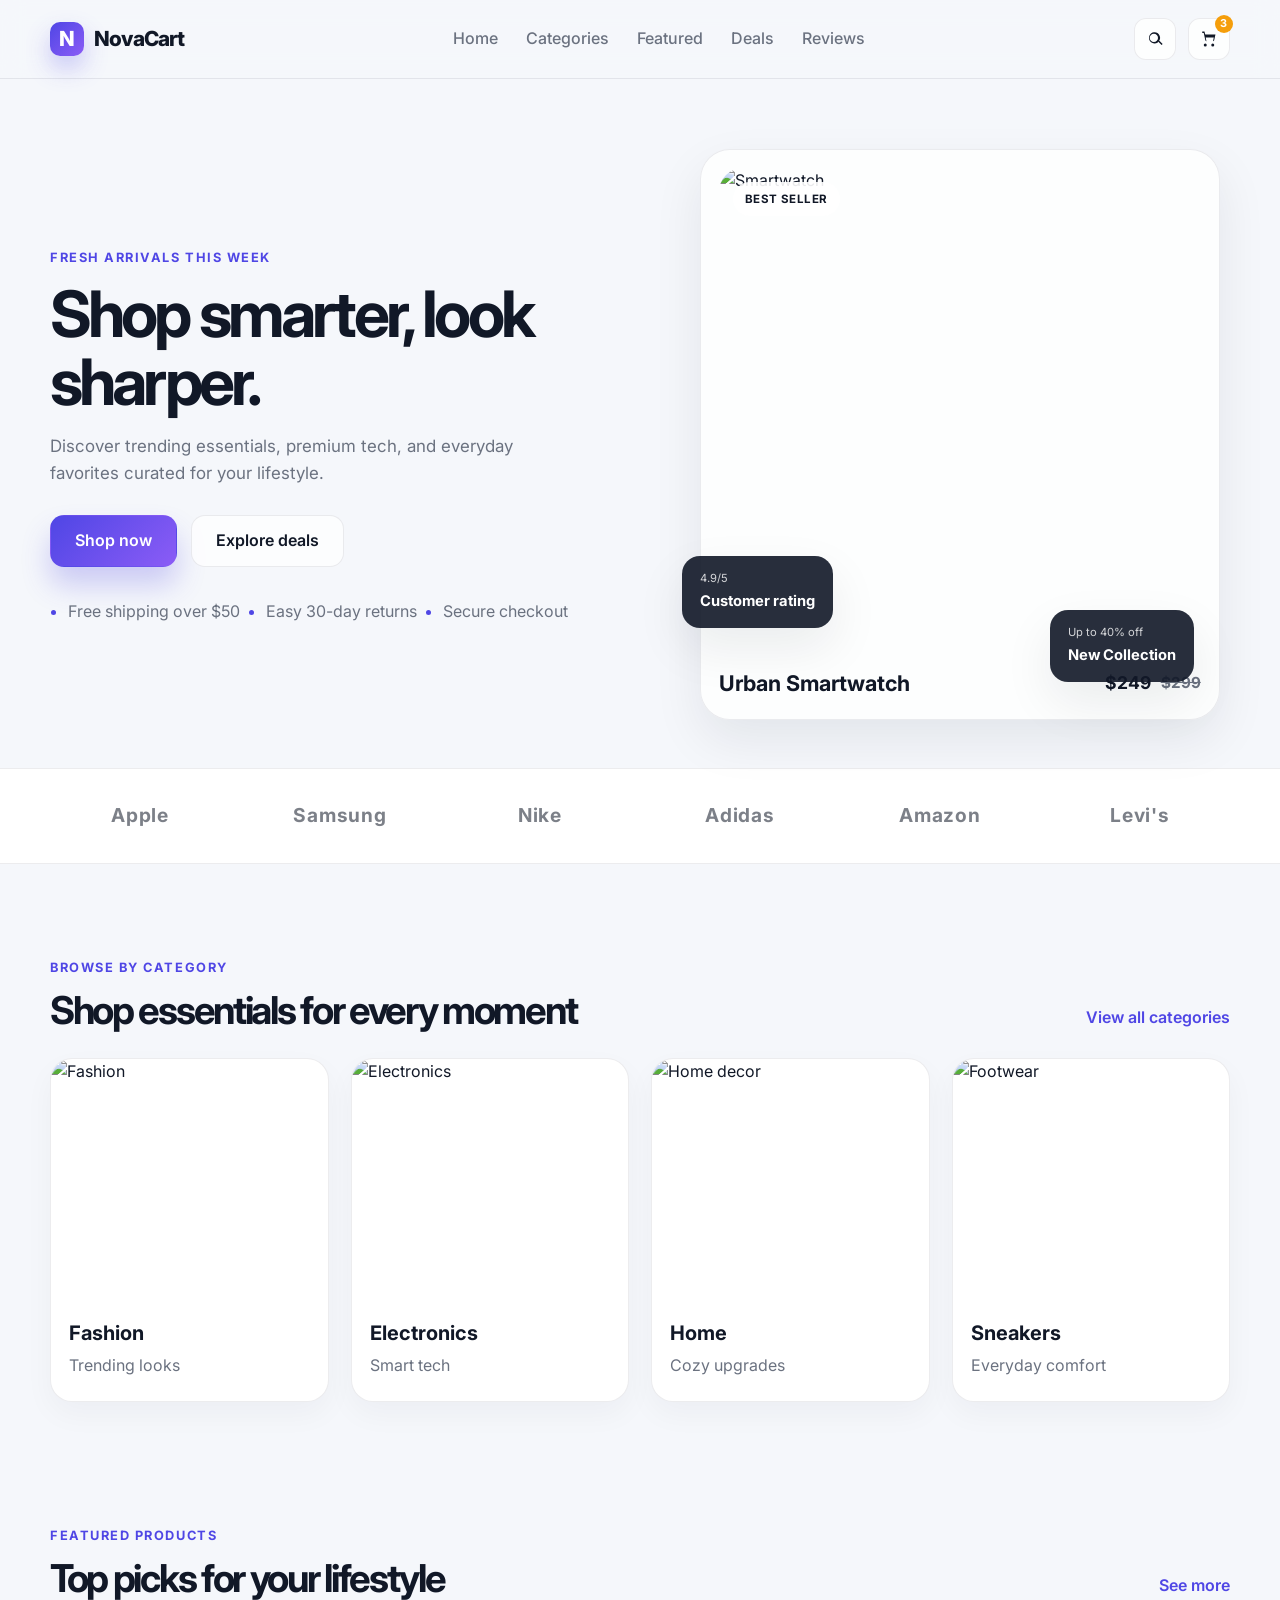
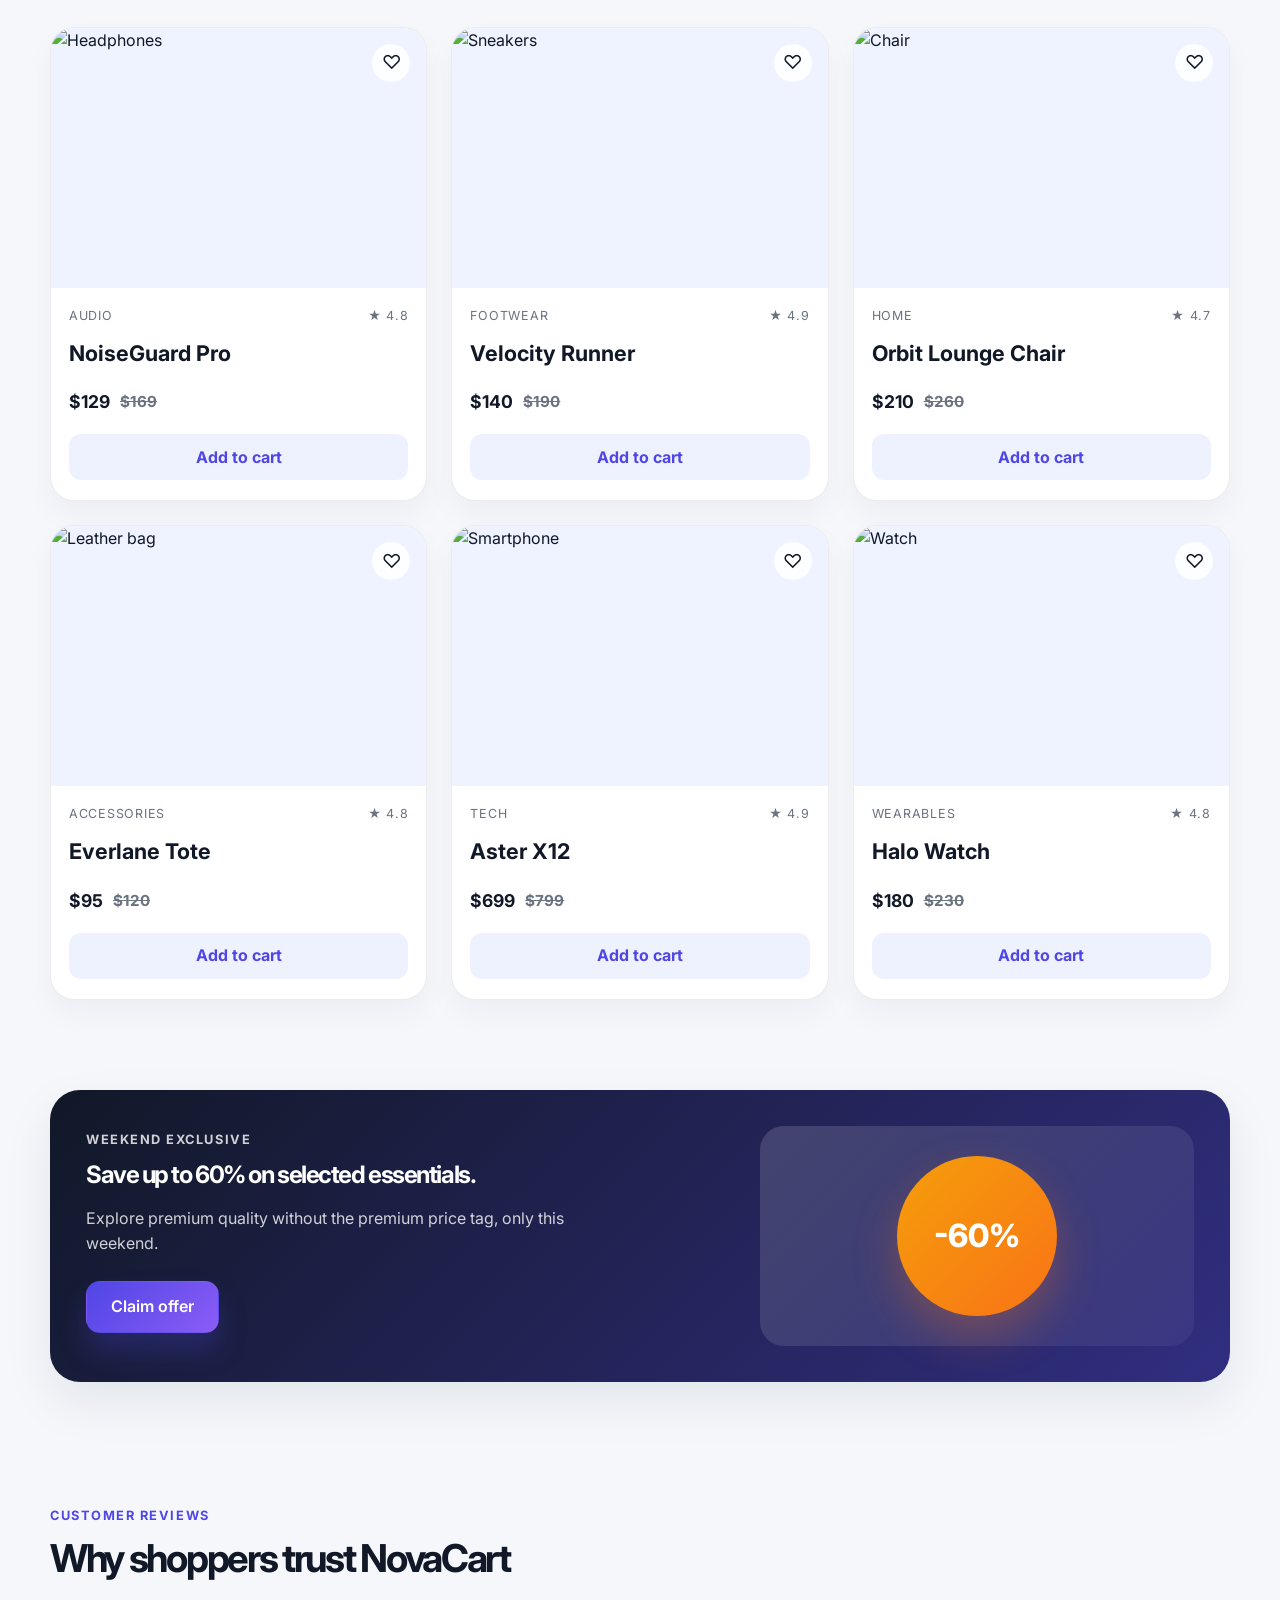
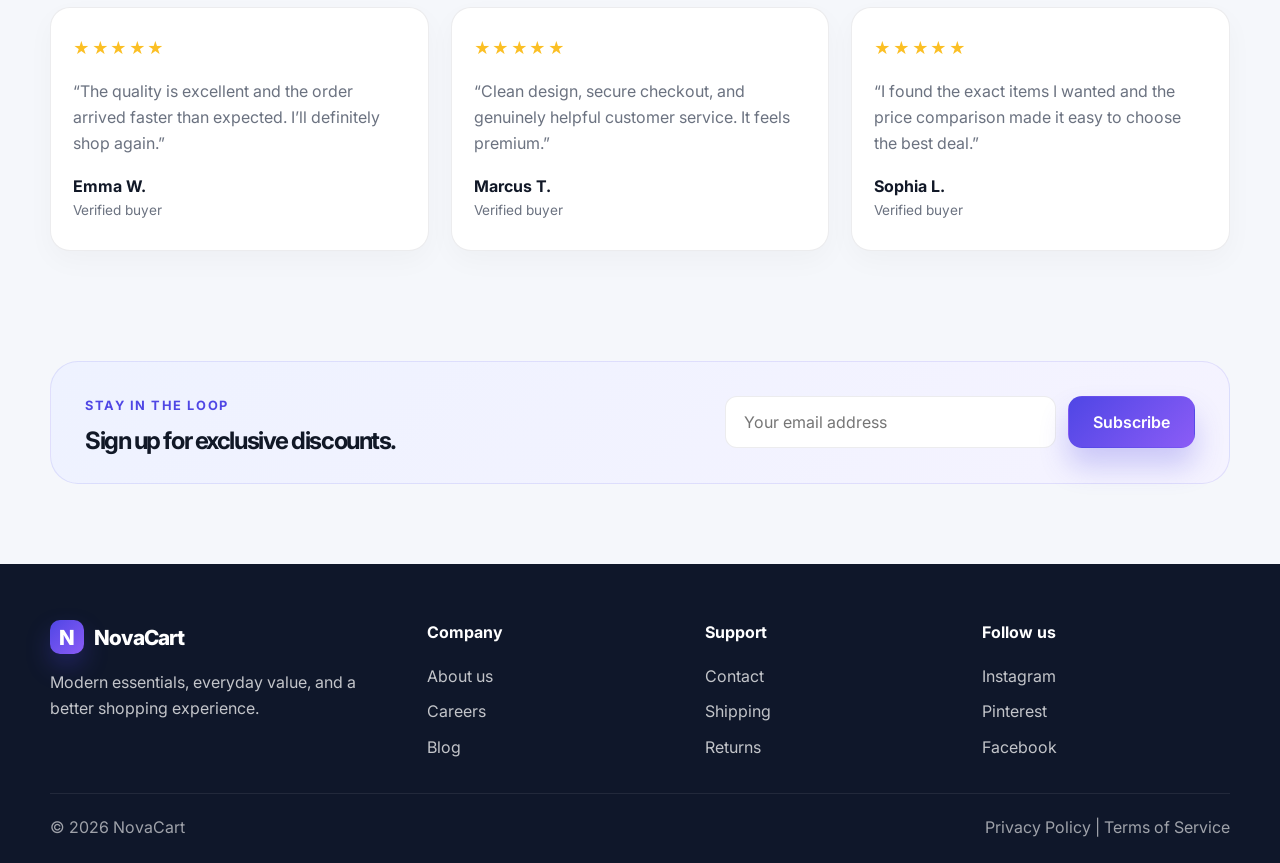
==== index.html @ 9ad25090 "Initial commit" ====
<!DOCTYPE html>
<html lang="en">
  <head>
    <meta charset="UTF-8" />
    <meta name="viewport" content="width=device-width, initial-scale=1.0" />
    <title>NovaCart | Modern Shopping</title>
    <meta
      name="description"
      content="NovaCart offers premium fashion, electronics, home essentials, and trending products at fantastic prices."
    />
    <link rel="preconnect" href="https://fonts.googleapis.com" />
    <link rel="preconnect" href="https://fonts.gstatic.com" crossorigin />
    <link
      href="https://fonts.googleapis.com/css2?family=Inter:wght@400;500;600;700;800&display=swap"
      rel="stylesheet"
    />
    <link rel="stylesheet" href="styles.css" />
  </head>
  <body>
    <header class="site-header">
      <div class="container nav-wrapper">
        <div class="logo-wrap">
          <div class="logo-mark">N</div>
          <span>NovaCart</span>
        </div>

        <nav class="main-nav" id="mainNav">
          <a href="#">Home</a>
          <a href="#categories">Categories</a>
          <a href="#featured">Featured</a>
          <a href="#deals">Deals</a>
          <a href="#reviews">Reviews</a>
        </nav>

        <div class="nav-actions">
          <button class="icon-btn" aria-label="Search">
            <svg viewBox="0 0 24 24" aria-hidden="true"><path d="M10.5 3a7.5 7.5 0 015.97 12.8l4.3 4.3 1.4-1.4-4.3-4.3A7.5 7.5 0 1110.5 3zm0 2a5.5 5.5 0 100 11 5.5 5.5 0 000-11z"/></svg>
          </button>
          <button class="icon-btn cart-btn" aria-label="Cart">
            <svg viewBox="0 0 24 24" aria-hidden="true"><path d="M7 18a2 2 0 110 4 2 2 0 010-4zm10 0a2 2 0 110 4 2 2 0 010-4zM6.2 6h14.4l-1.7 7.7A2 2 0 0117 15H9a2 2 0 01-1.9-1.5L5 4H3V2h3l.5 2.2L7 6zm2.4 9h8.7l1.1-5H7.6l1 5z"/></svg>
            <span class="cart-count">3</span>
          </button>
          <button class="menu-toggle" id="menuToggle" aria-label="Open menu">
            <span></span>
            <span></span>
            <span></span>
          </button>
        </div>
      </div>
    </header>

    <main>
      <section class="hero">
        <div class="container hero-grid">
          <div class="hero-copy">
            <span class="eyebrow">Fresh arrivals this week</span>
            <h1>Shop smarter, look sharper.</h1>
            <p>
              Discover trending essentials, premium tech, and everyday favorites curated for your lifestyle.
            </p>
            <div class="hero-actions">
              <a href="#featured" class="btn btn-primary">Shop now</a>
              <a href="#categories" class="btn btn-secondary">Explore deals</a>
            </div>
            <ul class="hero-points">
              <li>Free shipping over $50</li>
              <li>Easy 30-day returns</li>
              <li>Secure checkout</li>
            </ul>
          </div>

          <div class="hero-visual">
            <div class="product-showcase">
              <div class="showcase-card main-card">
                <span class="tag">Best seller</span>
                <img src="https://images.unsplash.com/photo-1523275335684-37898b6baf30?auto=format&fit=crop&w=900&q=80" alt="Smartwatch" />
                <div class="showcase-info">
                  <h3>Urban Smartwatch</h3>
                  <div class="price-row">
                    <strong>$249</strong>
                    <span>$299</span>
                  </div>
                </div>
              </div>

              <div class="floating-card floating-card-one">
                <p>Up to 40% off</p>
                <strong>New Collection</strong>
              </div>

              <div class="floating-card floating-card-two">
                <p>4.9/5</p>
                <strong>Customer rating</strong>
              </div>
            </div>
          </div>
        </div>
      </section>

      <section class="brand-strip">
        <div class="container brand-row">
          <span>Apple</span>
          <span>Samsung</span>
          <span>Nike</span>
          <span>Adidas</span>
          <span>Amazon</span>
          <span>Levi's</span>
        </div>
      </section>

      <section class="categories" id="categories">
        <div class="container section-heading">
          <div>
            <span class="eyebrow">Browse by category</span>
            <h2>Shop essentials for every moment</h2>
          </div>
          <a href="#" class="text-link">View all categories</a>
        </div>

        <div class="container category-grid">
          <article class="category-card">
            <img src="https://images.unsplash.com/photo-1521572267360-ee0c2909d518?auto=format&fit=crop&w=900&q=80" alt="Fashion" />
            <div class="category-content">
              <h3>Fashion</h3>
              <p>Trending looks</p>
            </div>
          </article>

          <article class="category-card">
            <img src="https://images.unsplash.com/photo-1511497584788-876760111969?auto=format&fit=crop&w=900&q=80" alt="Electronics" />
            <div class="category-content">
              <h3>Electronics</h3>
              <p>Smart tech</p>
            </div>
          </article>

          <article class="category-card">
            <img src="https://images.unsplash.com/photo-1505693416388-ac5ce068fe85?auto=format&fit=crop&w=900&q=80" alt="Home decor" />
            <div class="category-content">
              <h3>Home</h3>
              <p>Cozy upgrades</p>
            </div>
          </article>

          <article class="category-card">
            <img src="https://images.unsplash.com/photo-1542291026-7eec264c27ff?auto=format&fit=crop&w=900&q=80" alt="Footwear" />
            <div class="category-content">
              <h3>Sneakers</h3>
              <p>Everyday comfort</p>
            </div>
          </article>
        </div>
      </section>

      <section class="featured" id="featured">
        <div class="container section-heading">
          <div>
            <span class="eyebrow">Featured products</span>
            <h2>Top picks for your lifestyle</h2>
          </div>
          <a href="#" class="text-link">See more</a>
        </div>

        <div class="container product-grid">
          <article class="product-card">
            <div class="product-image-wrap">
              <img src="https://images.unsplash.com/photo-1546868871-7041f2a55e12?auto=format&fit=crop&w=900&q=80" alt="Headphones" />
              <button class="wishlist-btn" aria-label="Add to wishlist">♡</button>
            </div>
            <div class="product-info">
              <div class="product-topline">
                <span>Audio</span>
                <span class="rating">★ 4.8</span>
              </div>
              <h3>NoiseGuard Pro</h3>
              <div class="price-row">
                <strong>$129</strong>
                <span>$169</span>
              </div>
              <button class="add-cart">Add to cart</button>
            </div>
          </article>

          <article class="product-card">
            <div class="product-image-wrap">
              <img src="https://images.unsplash.com/photo-1525966222134-fcfa99b8ae77?auto=format&fit=crop&w=900&q=80" alt="Sneakers" />
              <button class="wishlist-btn" aria-label="Add to wishlist">♡</button>
            </div>
            <div class="product-info">
              <div class="product-topline">
                <span>Footwear</span>
                <span class="rating">★ 4.9</span>
              </div>
              <h3>Velocity Runner</h3>
              <div class="price-row">
                <strong>$140</strong>
                <span>$190</span>
              </div>
              <button class="add-cart">Add to cart</button>
            </div>
          </article>

          <article class="product-card">
            <div class="product-image-wrap">
              <img src="https://images.unsplash.com/photo-1524758631624-e2822e304c36?auto=format&fit=crop&w=900&q=80" alt="Chair" />
              <button class="wishlist-btn" aria-label="Add to wishlist">♡</button>
            </div>
            <div class="product-info">
              <div class="product-topline">
                <span>Home</span>
                <span class="rating">★ 4.7</span>
              </div>
              <h3>Orbit Lounge Chair</h3>
              <div class="price-row">
                <strong>$210</strong>
                <span>$260</span>
              </div>
              <button class="add-cart">Add to cart</button>
            </div>
          </article>

          <article class="product-card">
            <div class="product-image-wrap">
              <img src="https://images.unsplash.com/photo-1512436991641-6745cdb1723f?auto=format&fit=crop&w=900&q=80" alt="Leather bag" />
              <button class="wishlist-btn" aria-label="Add to wishlist">♡</button>
            </div>
            <div class="product-info">
              <div class="product-topline">
                <span>Accessories</span>
                <span class="rating">★ 4.8</span>
              </div>
              <h3>Everlane Tote</h3>
              <div class="price-row">
                <strong>$95</strong>
                <span>$120</span>
              </div>
              <button class="add-cart">Add to cart</button>
            </div>
          </article>

          <article class="product-card">
            <div class="product-image-wrap">
              <img src="https://images.unsplash.com/photo-1585386959984-a4155224a1ad?auto=format&fit=crop&w=900&q=80" alt="Smartphone" />
              <button class="wishlist-btn" aria-label="Add to wishlist">♡</button>
            </div>
            <div class="product-info">
              <div class="product-topline">
                <span>Tech</span>
                <span class="rating">★ 4.9</span>
              </div>
              <h3>Aster X12</h3>
              <div class="price-row">
                <strong>$699</strong>
                <span>$799</span>
              </div>
              <button class="add-cart">Add to cart</button>
            </div>
          </article>

          <article class="product-card">
            <div class="product-image-wrap">
              <img src="https://images.unsplash.com/photo-1524504388940-b1c1722653e1?auto=format&fit=crop&w=900&q=80" alt="Watch" />
              <button class="wishlist-btn" aria-label="Add to wishlist">♡</button>
            </div>
            <div class="product-info">
              <div class="product-topline">
                <span>Wearables</span>
                <span class="rating">★ 4.8</span>
              </div>
              <h3>Halo Watch</h3>
              <div class="price-row">
                <strong>$180</strong>
                <span>$230</span>
              </div>
              <button class="add-cart">Add to cart</button>
            </div>
          </article>
        </div>
      </section>

      <section class="promo" id="deals">
        <div class="container promo-box">
          <div class="promo-copy">
            <span class="eyebrow light">Weekend exclusive</span>
            <h2>Save up to 60% on selected essentials.</h2>
            <p>Explore premium quality without the premium price tag, only this weekend.</p>
            <a href="#featured" class="btn btn-primary">Claim offer</a>
          </div>
          <div class="promo-visual">
            <div class="promo-badge">-60%</div>
          </div>
        </div>
      </section>

      <section class="reviews" id="reviews">
        <div class="container section-heading">
          <div>
            <span class="eyebrow">Customer reviews</span>
            <h2>Why shoppers trust NovaCart</h2>
          </div>
        </div>

        <div class="container review-grid">
          <article class="review-card">
            <div class="stars">★★★★★</div>
            <p>“The quality is excellent and the order arrived faster than expected. I’ll definitely shop again.”</p>
            <div class="reviewer">
              <strong>Emma W.</strong>
              <span>Verified buyer</span>
            </div>
          </article>

          <article class="review-card">
            <div class="stars">★★★★★</div>
            <p>“Clean design, secure checkout, and genuinely helpful customer service. It feels premium.”</p>
            <div class="reviewer">
              <strong>Marcus T.</strong>
              <span>Verified buyer</span>
            </div>
          </article>

          <article class="review-card">
            <div class="stars">★★★★★</div>
            <p>“I found the exact items I wanted and the price comparison made it easy to choose the best deal.”</p>
            <div class="reviewer">
              <strong>Sophia L.</strong>
              <span>Verified buyer</span>
            </div>
          </article>
        </div>
      </section>

      <section class="newsletter">
        <div class="container newsletter-box">
          <div>
            <span class="eyebrow">Stay in the loop</span>
            <h2>Sign up for exclusive discounts.</h2>
          </div>
          <form class="newsletter-form">
            <input type="email" placeholder="Your email address" aria-label="Email address" />
            <button type="submit" class="btn btn-primary">Subscribe</button>
          </form>
        </div>
      </section>
    </main>

    <footer class="site-footer">
      <div class="container footer-grid">
        <div>
          <div class="logo-wrap footer-logo">
            <div class="logo-mark">N</div>
            <span>NovaCart</span>
          </div>
          <p>Modern essentials, everyday value, and a better shopping experience.</p>
        </div>

        <div>
          <h4>Company</h4>
          <ul>
            <li><a href="#">About us</a></li>
            <li><a href="#">Careers</a></li>
            <li><a href="#">Blog</a></li>
          </ul>
        </div>

        <div>
          <h4>Support</h4>
          <ul>
            <li><a href="#">Contact</a></li>
            <li><a href="#">Shipping</a></li>
            <li><a href="#">Returns</a></li>
          </ul>
        </div>

        <div>
          <h4>Follow us</h4>
          <ul>
            <li><a href="#">Instagram</a></li>
            <li><a href="#">Pinterest</a></li>
            <li><a href="#">Facebook</a></li>
          </ul>
        </div>
      </div>

      <div class="container footer-bottom">
        <span>© <span id="year"></span> NovaCart</span>
        <span>Privacy Policy | Terms of Service</span>
      </div>
    </footer>

    <script src="script.js"></script>
  </body>
</html>
---- styles.css ----
:root {
  --bg: #f5f7fb;
  --card: #ffffff;
  --card-alt: #eef3ff;
  --primary: #4f46e5;
  --primary-dark: #3838c9;
  --secondary: #111827;
  --muted: #6b7280;
  --accent: #f59e0b;
  --line: rgba(17, 24, 39, 0.08);
  --shadow: 0 20px 50px rgba(17, 24, 39, 0.08);
  --radius: 22px;
}

* {
  box-sizing: border-box;
  margin: 0;
  padding: 0;
}

html {
  scroll-behavior: smooth;
}

body {
  font-family: "Inter", sans-serif;
  background: var(--bg);
  color: var(--secondary);
  line-height: 1.6;
}

a {
  text-decoration: none;
  color: inherit;
}

img {
  max-width: 100%;
  display: block;
}

button,
input {
  font: inherit;
}

.container {
  width: min(1180px, calc(100% - 40px));
  margin: 0 auto;
}

.site-header {
  position: sticky;
  top: 0;
  background: rgba(245, 247, 251, 0.88);
  backdrop-filter: blur(12px);
  border-bottom: 1px solid var(--line);
  z-index: 100;
}

.nav-wrapper {
  display: flex;
  align-items: center;
  justify-content: space-between;
  min-height: 78px;
}

.logo-wrap {
  display: inline-flex;
  align-items: center;
  gap: 10px;
  font-size: 1.3rem;
  font-weight: 800;
  letter-spacing: -0.04em;
}

.logo-mark {
  width: 34px;
  height: 34px;
  border-radius: 10px;
  display: grid;
  place-items: center;
  font-weight: 800;
  color: #fff;
  background: linear-gradient(135deg, var(--primary), #8b5cf6);
  box-shadow: 0 12px 24px rgba(79, 70, 229, 0.28);
}

.main-nav {
  display: flex;
  align-items: center;
  gap: 28px;
  color: var(--muted);
  font-weight: 500;
}

.main-nav a {
  transition: color 0.2s ease;
}

.main-nav a:hover,
.main-nav a:focus-visible {
  color: var(--secondary);
}

.nav-actions {
  display: flex;
  align-items: center;
  gap: 12px;
}

.icon-btn,
.menu-toggle {
  width: 42px;
  height: 42px;
  border: 1px solid var(--line);
  background: rgba(255, 255, 255, 0.8);
  border-radius: 12px;
  display: grid;
  place-items: center;
  cursor: pointer;
  transition: transform 0.2s ease, box-shadow 0.2s ease;
}

.icon-btn:hover,
.menu-toggle:hover {
  transform: translateY(-1px);
  box-shadow: 0 12px 24px rgba(17, 24, 39, 0.08);
}

.icon-btn svg {
  width: 18px;
  height: 18px;
  fill: var(--secondary);
}

.cart-btn {
  position: relative;
}

.cart-count {
  position: absolute;
  right: -4px;
  top: -4px;
  min-width: 18px;
  height: 18px;
  padding: 0 5px;
  display: grid;
  place-items: center;
  border-radius: 50%;
  background: var(--accent);
  color: #fff;
  font-size: 0.68rem;
  font-weight: 700;
}

.menu-toggle {
  display: none;
  padding: 0;
}

.menu-toggle span {
  width: 18px;
  height: 2px;
  background: var(--secondary);
  border-radius: 10px;
  display: block;
}

.hero {
  padding: 70px 0 48px;
}

.hero-grid {
  display: grid;
  grid-template-columns: 1.05fr 0.95fr;
  align-items: center;
  gap: 42px;
}

.eyebrow {
  display: inline-block;
  margin-bottom: 12px;
  color: var(--primary);
  font-size: 0.8rem;
  font-weight: 700;
  letter-spacing: 0.12em;
  text-transform: uppercase;
}

.eyebrow.light {
  color: rgba(255, 255, 255, 0.8);
}

.hero-copy h1,
.section-heading h2,
.promo-copy h2,
.newsletter-box h2 {
  letter-spacing: -0.06em;
  line-height: 1.05;
}

.hero-copy h1 {
  font-size: clamp(2.8rem, 5vw, 5rem);
  max-width: 540px;
}

.hero-copy p {
  max-width: 520px;
  margin-top: 18px;
  color: var(--muted);
  font-size: 1.06rem;
}

.hero-actions {
  display: flex;
  flex-wrap: wrap;
  gap: 14px;
  margin-top: 28px;
}

.btn {
  display: inline-flex;
  align-items: center;
  justify-content: center;
  min-height: 52px;
  padding: 0 24px;
  border-radius: 14px;
  border: 1px solid transparent;
  font-weight: 600;
  transition: transform 0.2s ease, box-shadow 0.2s ease;
}

.btn:hover {
  transform: translateY(-1px);
}

.btn-primary {
  background: linear-gradient(135deg, var(--primary), #8b5cf6);
  color: #fff;
  box-shadow: 0 18px 28px rgba(79, 70, 229, 0.25);
}

.btn-secondary {
  background: rgba(255, 255, 255, 0.7);
  color: var(--secondary);
  border-color: var(--line);
}

.hero-points {
  display: flex;
  flex-wrap: wrap;
  gap: 18px 26px;
  margin-top: 32px;
  padding-left: 18px;
  color: var(--muted);
}

.hero-points li::marker {
  color: var(--primary);
}

.hero-visual {
  display: flex;
  justify-content: center;
}

.product-showcase {
  position: relative;
  width: min(100%, 520px);
  min-height: 520px;
}

.showcase-card {
  background: rgba(255, 255, 255, 0.8);
  border: 1px solid var(--line);
  border-radius: 30px;
  padding: 18px;
  box-shadow: var(--shadow);
}

.main-card {
  position: relative;
  overflow: hidden;
}

.main-card img {
  width: 100%;
  height: 480px;
  object-fit: cover;
  border-radius: 24px;
}

.tag {
  position: absolute;
  top: 32px;
  left: 32px;
  background: rgba(255, 255, 255, 0.9);
  color: var(--secondary);
  font-size: 0.72rem;
  font-weight: 700;
  letter-spacing: 0.04em;
  text-transform: uppercase;
  padding: 8px 12px;
  border-radius: 999px;
  z-index: 1;
}

.showcase-info {
  display: flex;
  align-items: center;
  justify-content: space-between;
  gap: 12px;
  margin-top: 18px;
}

.showcase-info h3 {
  font-size: 1.35rem;
}

.price-row {
  display: flex;
  align-items: center;
  gap: 10px;
  font-weight: 700;
}

.price-row strong {
  font-size: 1.1rem;
}

.price-row span {
  color: var(--muted);
  text-decoration: line-through;
  font-size: 0.95rem;
}

.floating-card {
  position: absolute;
  background: rgba(17, 24, 39, 0.9);
  color: #fff;
  border-radius: 18px;
  padding: 14px 18px;
  box-shadow: var(--shadow);
}

.floating-card p {
  font-size: 0.7rem;
  opacity: 0.8;
}

.floating-card strong {
  font-size: 0.92rem;
}

.floating-card-one {
  right: 26px;
  bottom: 38px;
}

.floating-card-two {
  left: -18px;
  bottom: 92px;
}

.brand-strip {
  background: #fff;
  border-top: 1px solid var(--line);
  border-bottom: 1px solid var(--line);
}

.brand-row {
  display: grid;
  grid-template-columns: repeat(6, minmax(0, 1fr));
  align-items: center;
  gap: 20px;
  min-height: 94px;
  text-align: center;
  color: rgba(17, 24, 39, 0.55);
  font-size: 1.2rem;
  font-weight: 700;
  letter-spacing: 0.04em;
}

.categories,
.featured,
.reviews {
  padding: 90px 0 30px;
}

.section-heading {
  display: flex;
  align-items: end;
  justify-content: space-between;
  gap: 20px;
  margin-bottom: 28px;
}

.section-heading h2 {
  font-size: clamp(2rem, 3vw, 3rem);
  max-width: 560px;
}

.text-link {
  color: var(--primary);
  font-weight: 600;
}

.category-grid {
  display: grid;
  grid-template-columns: repeat(4, minmax(0, 1fr));
  gap: 22px;
}

.category-card {
  overflow: hidden;
  border-radius: var(--radius);
  background: var(--card);
  border: 1px solid var(--line);
  box-shadow: 0 12px 30px rgba(17, 24, 39, 0.04);
}

.category-card img {
  width: 100%;
  height: 240px;
  object-fit: cover;
}

.category-content {
  padding: 18px 18px 22px;
}

.category-content h3 {
  margin-bottom: 4px;
  font-size: 1.25rem;
}

.category-content p {
  color: var(--muted);
}

.product-grid {
  display: grid;
  grid-template-columns: repeat(3, minmax(0, 1fr));
  gap: 24px;
}

.product-card {
  background: var(--card);
  border: 1px solid var(--line);
  border-radius: 24px;
  overflow: hidden;
  box-shadow: 0 14px 30px rgba(17, 24, 39, 0.04);
}

.product-image-wrap {
  position: relative;
  background: var(--card-alt);
}

.product-image-wrap img {
  width: 100%;
  height: 260px;
  object-fit: cover;
}

.wishlist-btn {
  position: absolute;
  top: 16px;
  right: 16px;
  width: 38px;
  height: 38px;
  border: none;
  border-radius: 50%;
  background: rgba(255, 255, 255, 0.9);
  color: var(--secondary);
  cursor: pointer;
  font-size: 1.2rem;
}

.product-info {
  padding: 18px 18px 20px;
}

.product-topline {
  display: flex;
  align-items: center;
  justify-content: space-between;
  gap: 10px;
  color: var(--muted);
  font-size: 0.78rem;
  text-transform: uppercase;
  letter-spacing: 0.06em;
}

.product-info h3 {
  margin-top: 10px;
  font-size: 1.35rem;
}

.product-info .price-row {
  margin-top: 18px;
}

.add-cart {
  width: 100%;
  margin-top: 18px;
  border: none;
  border-radius: 12px;
  min-height: 46px;
  background: #eef2ff;
  color: var(--primary);
  font-weight: 700;
  cursor: pointer;
  transition: background 0.2s ease, transform 0.2s ease;
}

.add-cart:hover {
  background: #e0e7ff;
  transform: translateY(-1px);
}

.promo {
  padding: 60px 0 30px;
}

.promo-box {
  display: grid;
  grid-template-columns: 1.2fr 0.8fr;
  gap: 22px;
  background: linear-gradient(135deg, #111827, #312e81);
  border-radius: 30px;
  padding: 36px;
  color: #fff;
  overflow: hidden;
  box-shadow: var(--shadow);
}

.promo-copy p {
  margin: 18px 0 24px;
  color: rgba(255, 255, 255, 0.8);
  max-width: 540px;
}

.promo-visual {
  position: relative;
  min-height: 220px;
  border-radius: 24px;
  background: linear-gradient(135deg, rgba(255, 255, 255, 0.15), rgba(255, 255, 255, 0.05));
  display: grid;
  place-items: center;
}

.promo-badge {
  width: 160px;
  height: 160px;
  border-radius: 50%;
  display: grid;
  place-items: center;
  background: linear-gradient(135deg, #f59e0b, #f97316);
  color: #fff;
  font-size: 2rem;
  font-weight: 800;
  box-shadow: 0 20px 45px rgba(249, 115, 22, 0.3);
}

.review-grid {
  display: grid;
  grid-template-columns: repeat(3, minmax(0, 1fr));
  gap: 22px;
}

.review-card {
  background: var(--card);
  border: 1px solid var(--line);
  border-radius: 20px;
  padding: 28px 22px;
  box-shadow: 0 10px 28px rgba(17, 24, 39, 0.03);
}

.stars {
  color: #fbbf24;
  letter-spacing: 0.1em;
  margin-bottom: 18px;
}

.review-card p {
  color: var(--muted);
}

.reviewer {
  margin-top: 18px;
  display: flex;
  flex-direction: column;
}

.reviewer span {
  color: var(--muted);
  font-size: 0.85rem;
}

.newsletter {
  padding: 80px 0 80px;
}

.newsletter-box {
  display: flex;
  align-items: center;
  justify-content: space-between;
  gap: 20px;
  background: linear-gradient(135deg, #eef2ff, #f5f3ff);
  border: 1px solid rgba(79, 70, 229, 0.12);
  border-radius: 28px;
  padding: 30px 34px;
}

.newsletter-form {
  display: flex;
  align-items: center;
  gap: 12px;
  width: min(100%, 470px);
}

.newsletter-form input {
  flex: 1;
  min-height: 52px;
  padding: 0 18px;
  border: 1px solid var(--line);
  border-radius: 12px;
  background: #fff;
  color: var(--secondary);
}

.site-footer {
  background: #0f172a;
  color: rgba(255, 255, 255, 0.75);
  padding-top: 56px;
}

.footer-grid {
  display: grid;
  grid-template-columns: 1.4fr 1fr 1fr 1fr;
  gap: 30px;
  padding-bottom: 32px;
}

.footer-logo {
  margin-bottom: 16px;
  color: #fff;
}

.site-footer p,
.site-footer li,
.site-footer a {
  color: rgba(255, 255, 255, 0.75);
}

.site-footer h4 {
  margin-bottom: 18px;
  color: #fff;
  font-size: 1rem;
}

.site-footer ul {
  list-style: none;
  display: grid;
  gap: 10px;
}

.footer-bottom {
  border-top: 1px solid rgba(255, 255, 255, 0.08);
  display: flex;
  align-items: center;
  justify-content: space-between;
  gap: 16px;
  min-height: 70px;
  color: rgba(255, 255, 255, 0.6);
}

@media (max-width: 980px) {
  .main-nav {
    position: absolute;
    top: calc(100% + 12px);
    left: 20px;
    right: 20px;
    display: none;
    flex-direction: column;
    align-items: flex-start;
    padding: 18px 20px;
    background: rgba(255, 255, 255, 0.98);
    border: 1px solid var(--line);
    border-radius: 18px;
    box-shadow: var(--shadow);
  }

  .main-nav.open {
    display: flex;
  }

  .menu-toggle {
    display: grid;
  }

  .hero-grid,
  .promo-box,
  .newsletter-box,
  .footer-grid {
    grid-template-columns: 1fr;
  }

  .category-grid {
    grid-template-columns: repeat(2, minmax(0, 1fr));
  }

  .product-grid,
  .review-grid {
    grid-template-columns: repeat(2, minmax(0, 1fr));
  }

  .newsletter-box {
    align-items: flex-start;
  }
}

@media (max-width: 640px) {
  .nav-wrapper {
    min-height: 70px;
  }

  .hero {
    padding-top: 52px;
  }

  .hero-copy h1 {
    font-size: 2.7rem;
  }

  .section-heading {
    flex-direction: column;
    align-items: flex-start;
    margin-bottom: 22px;
  }

  .category-grid,
  .product-grid,
  .review-grid,
  .brand-row {
    grid-template-columns: 1fr;
  }

  .promo-box {
    padding: 24px 18px;
  }

  .newsletter-form {
    flex-direction: column;
    width: 100%;
  }

  .newsletter-form .btn,
  .newsletter-form input {
    width: 100%;
  }

  .footer-bottom {
    flex-direction: column;
    justify-content: center;
    padding: 16px 0;
    text-align: center;
  }
}
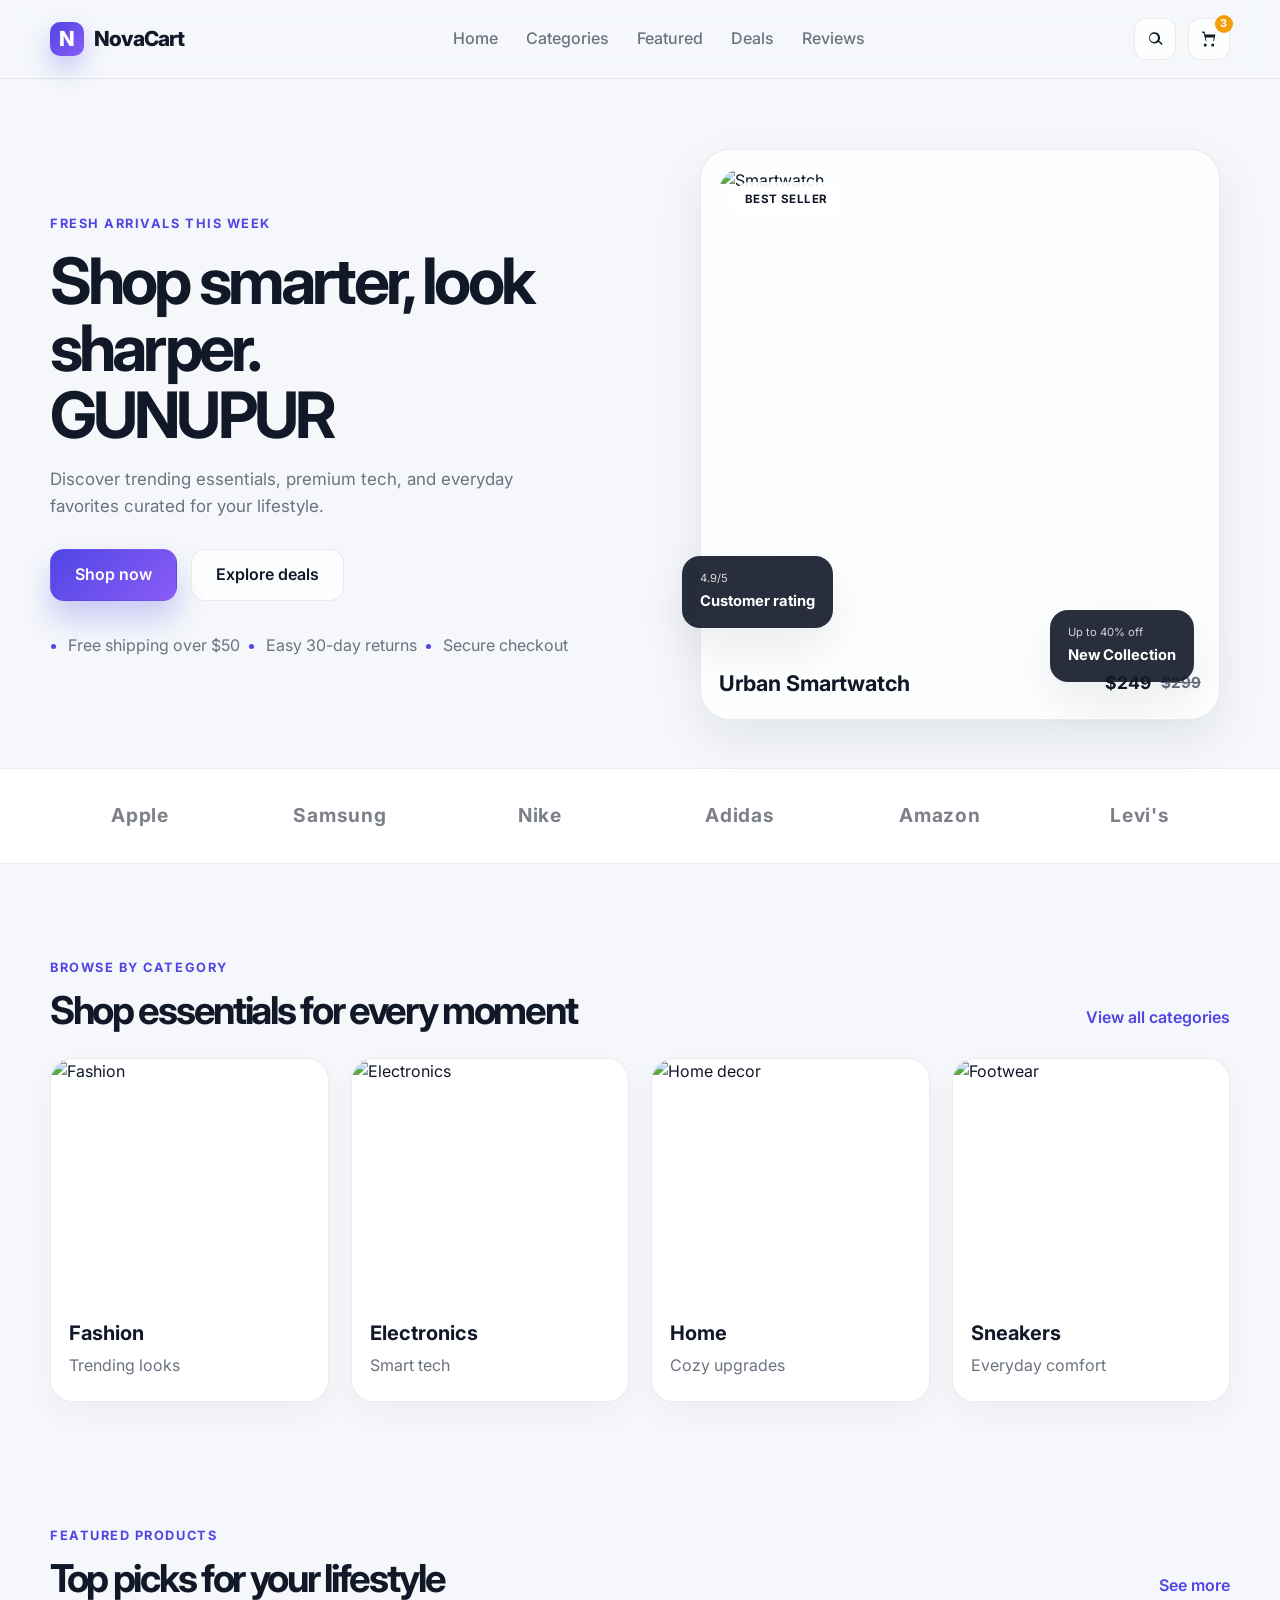
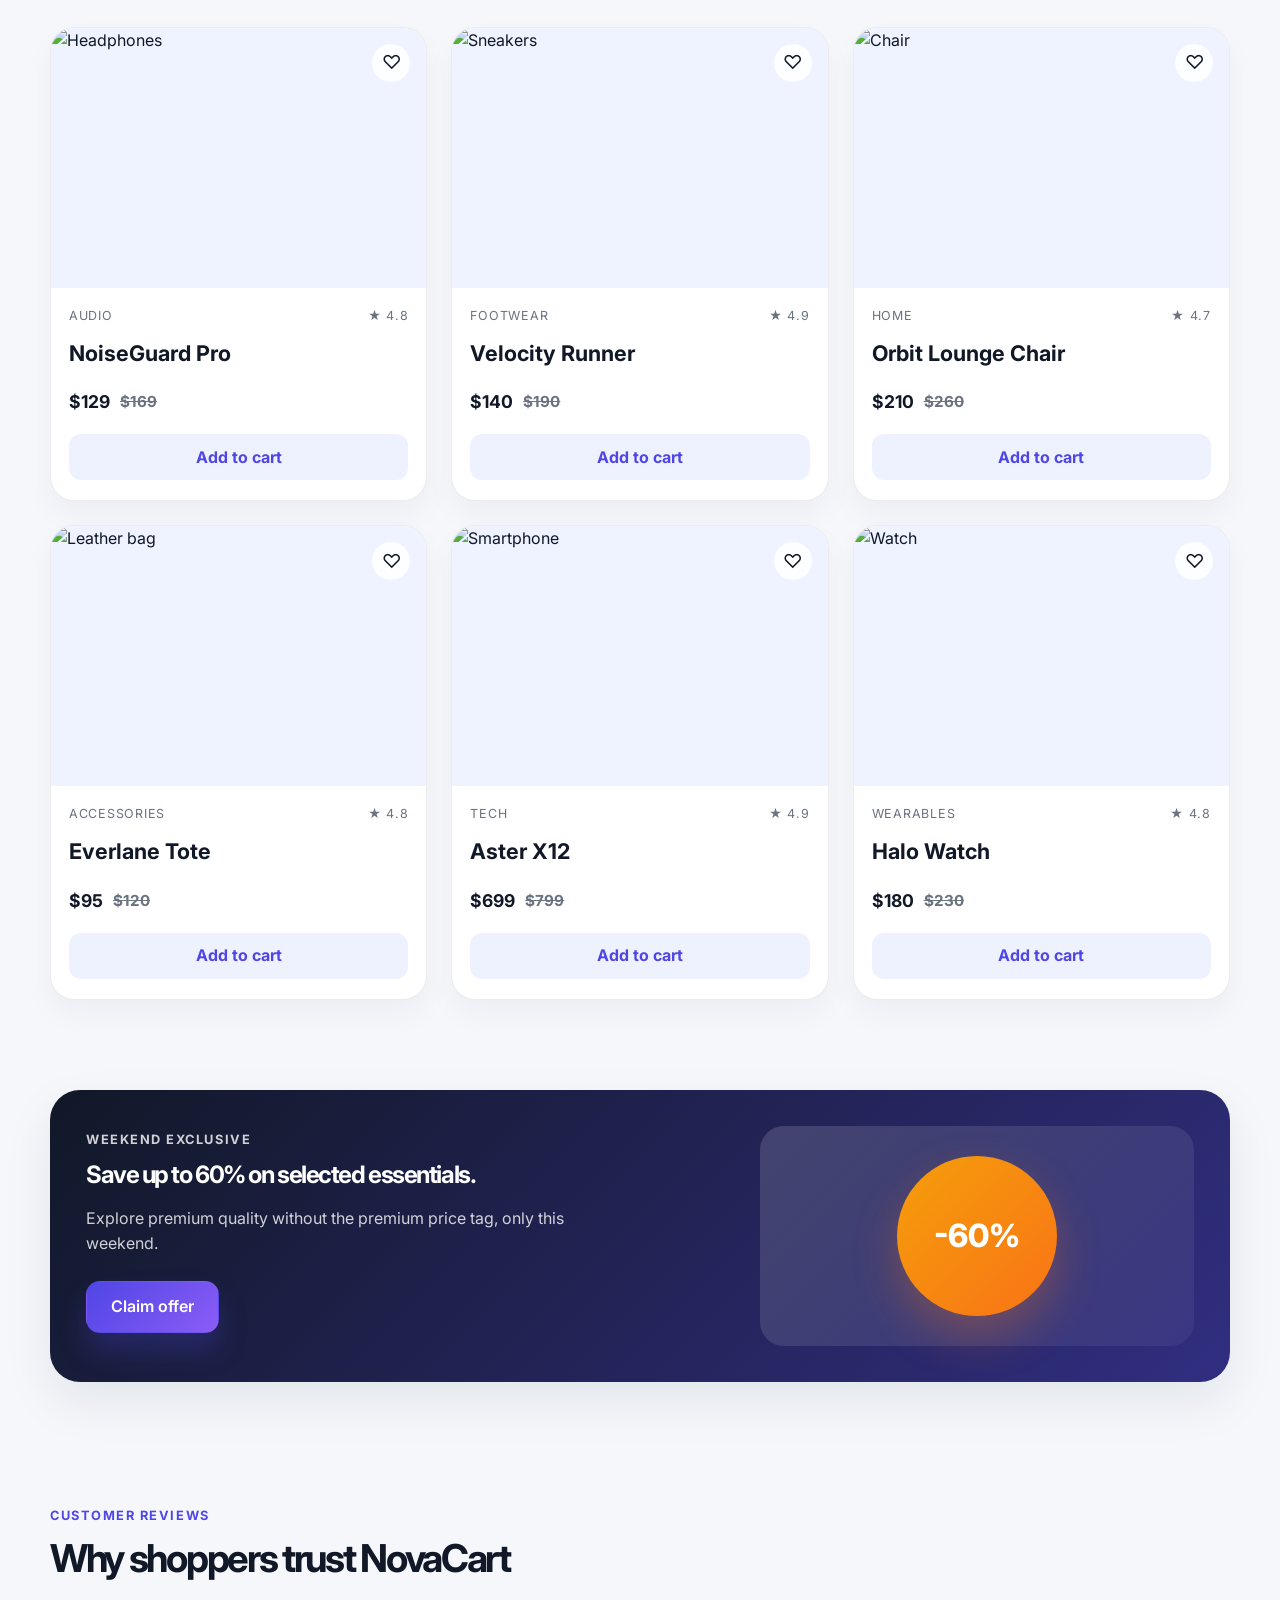
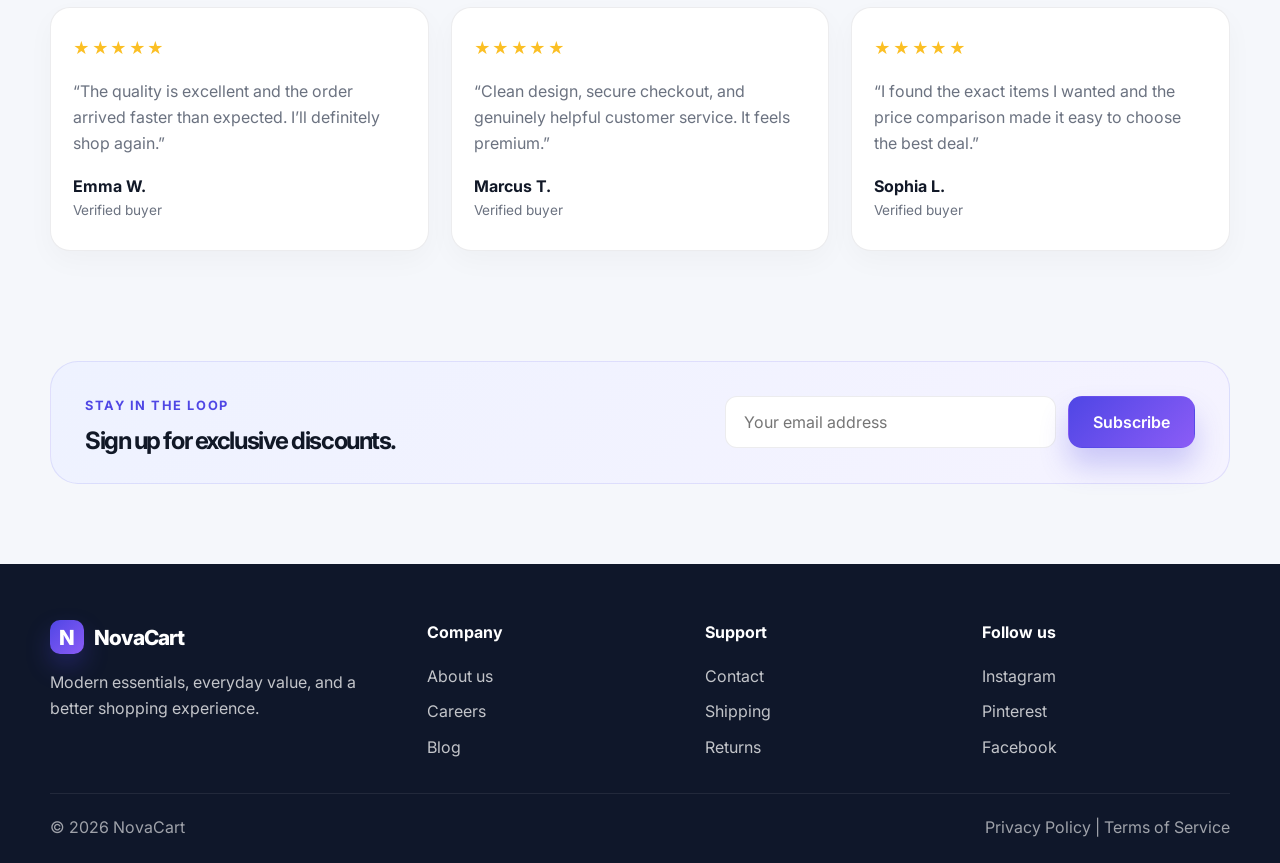
==== commit cddb2e1c: "Updated homepage" ====
--- a/index.html
+++ b/index.html
@@ -55,6 +55,7 @@
           <div class="hero-copy">
             <span class="eyebrow">Fresh arrivals this week</span>
             <h1>Shop smarter, look sharper.</h1>
+            <h1>GUNUPUR</h1>
             <p>
               Discover trending essentials, premium tech, and everyday favorites curated for your lifestyle.
             </p>
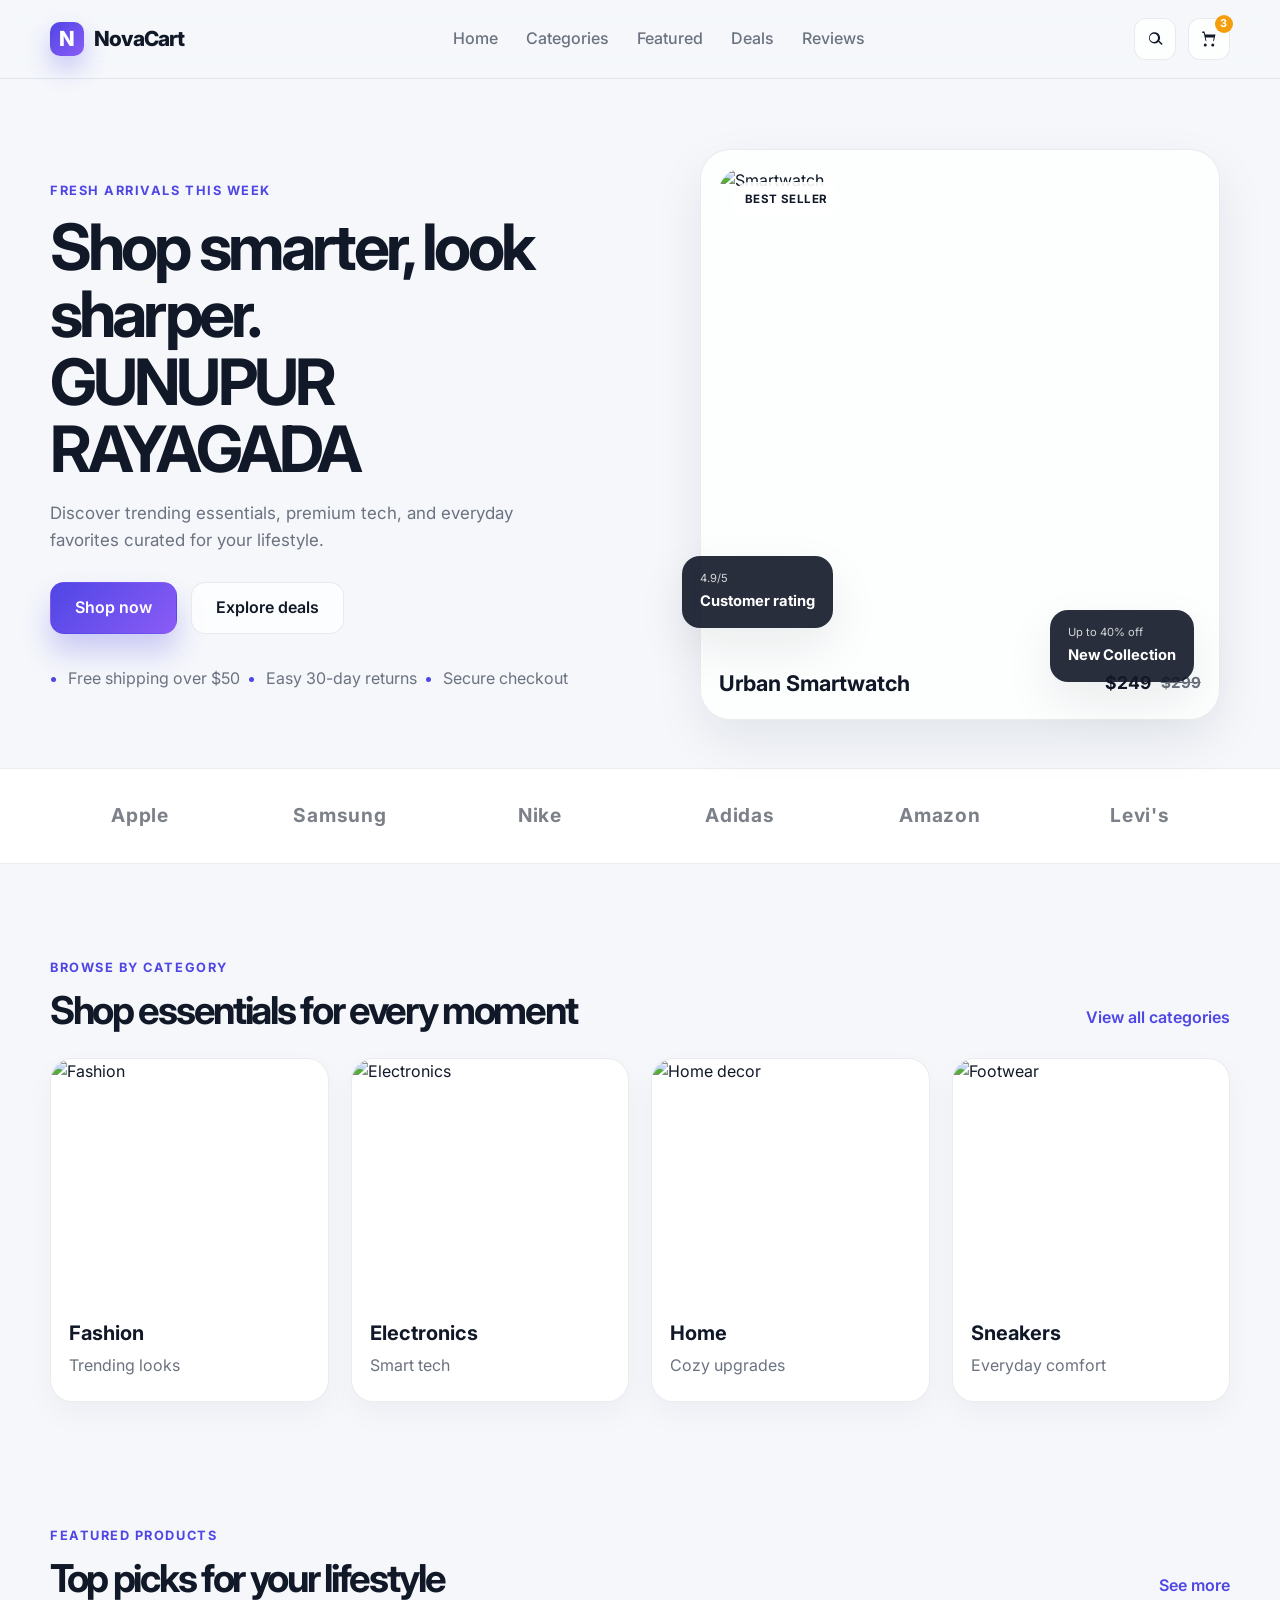
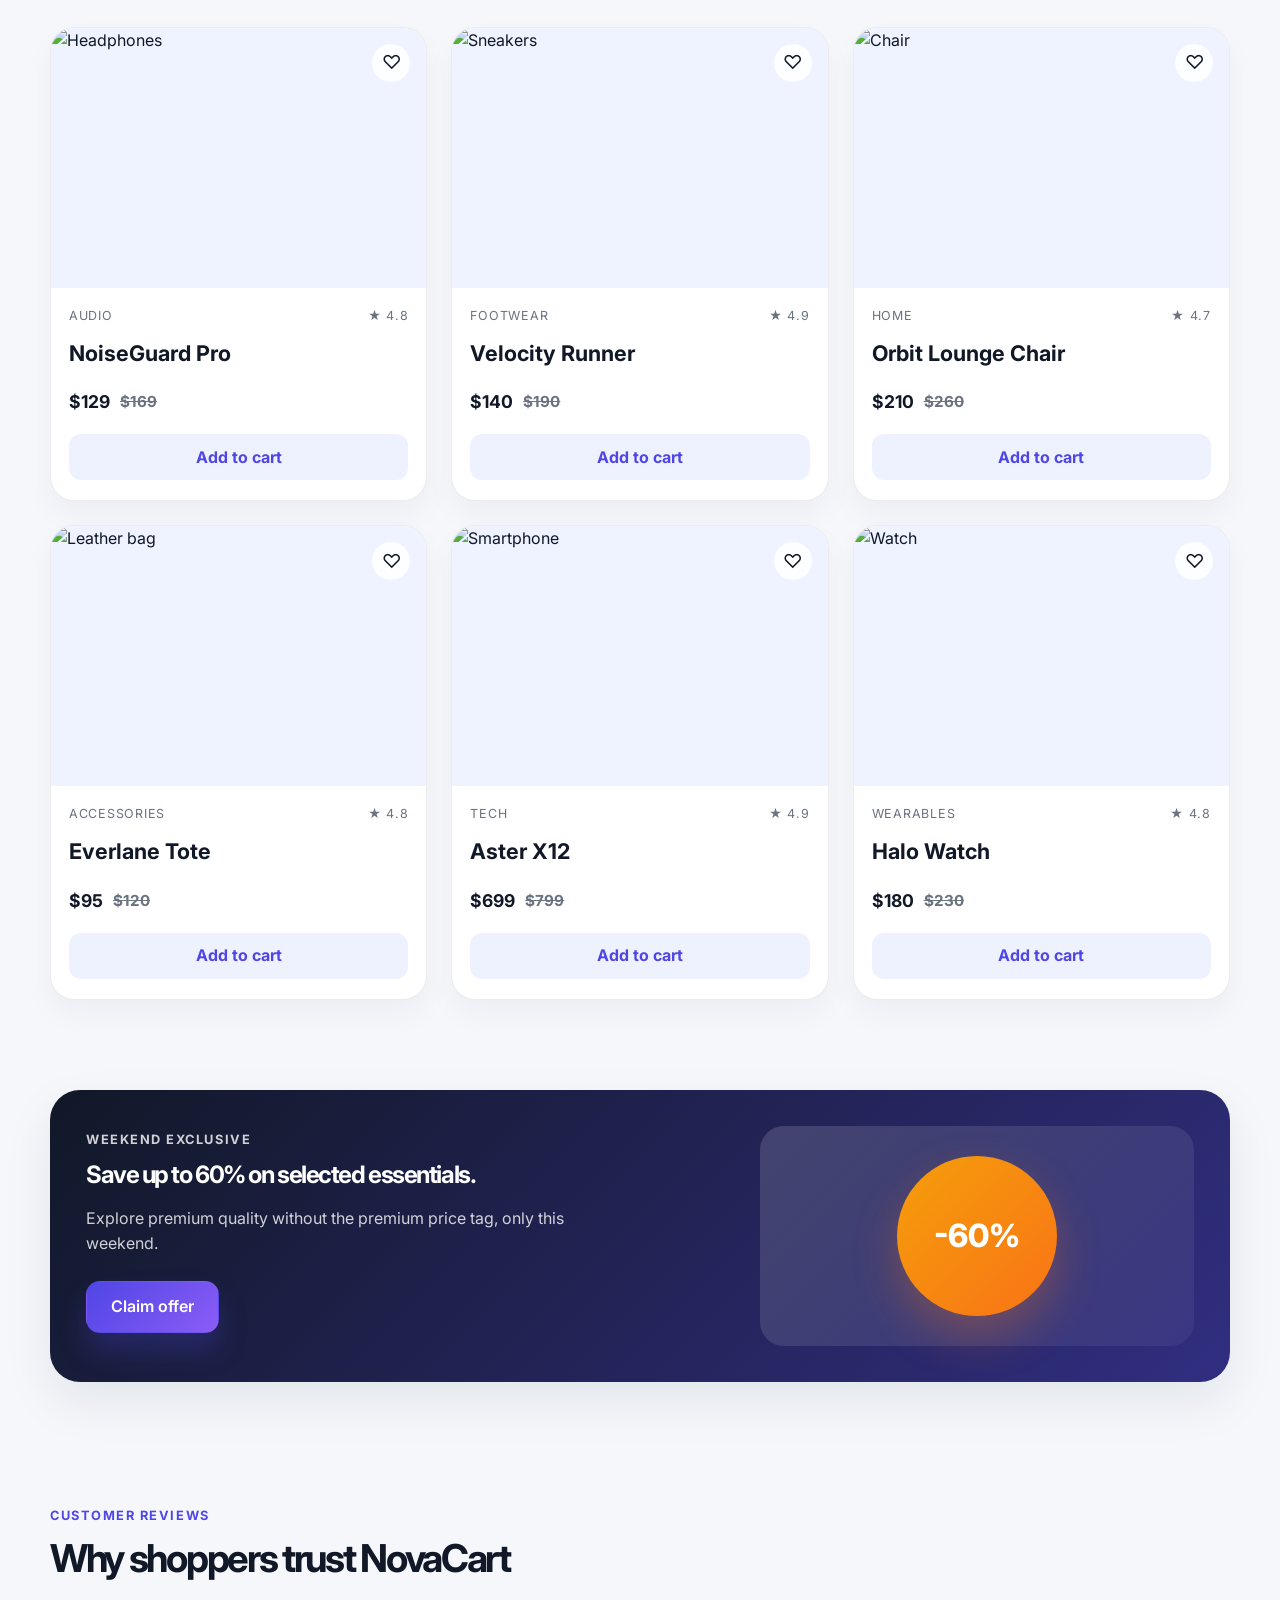
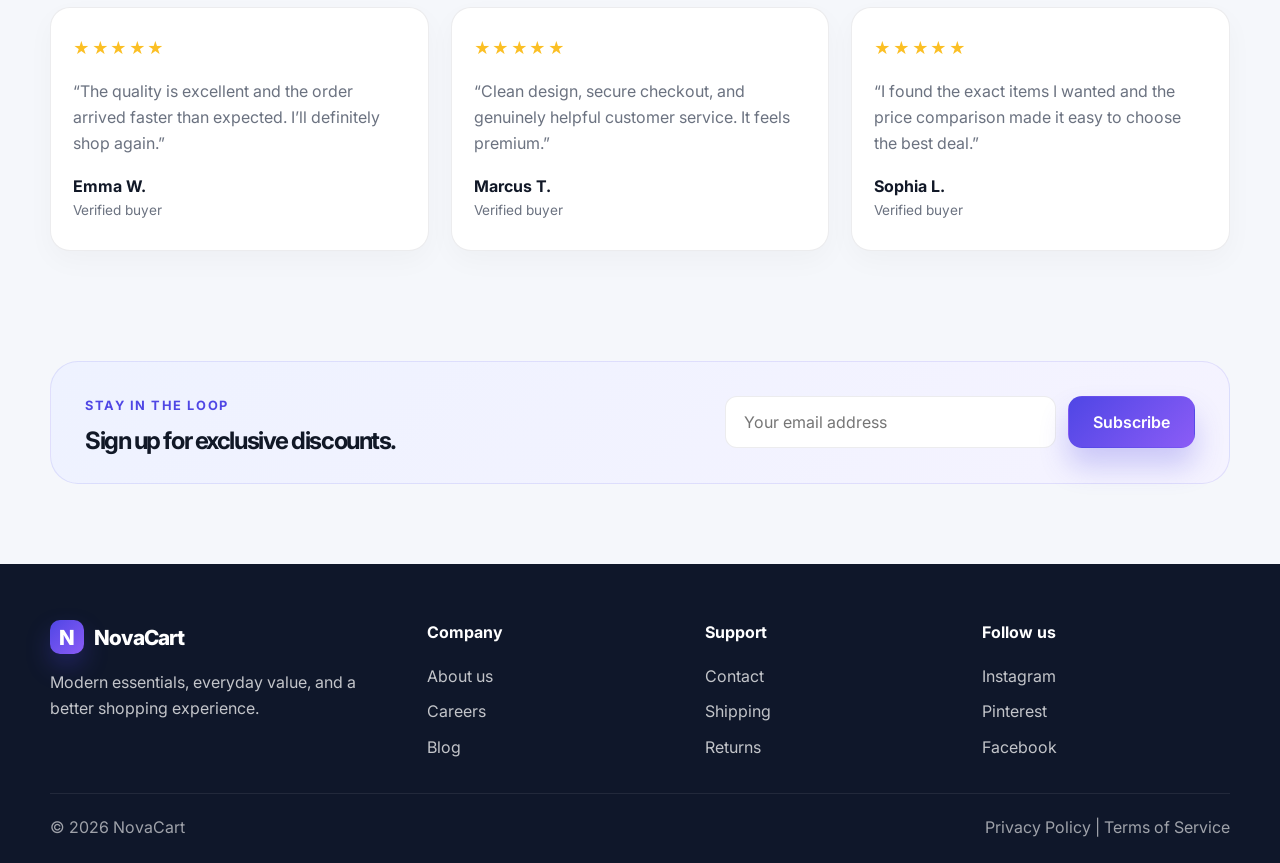
==== commit 20618366: "Updated homepage" ====
--- a/index.html
+++ b/index.html
@@ -56,6 +56,8 @@
             <span class="eyebrow">Fresh arrivals this week</span>
             <h1>Shop smarter, look sharper.</h1>
             <h1>GUNUPUR</h1>
+            <h1>RAYAGADA</h1>
+            
             <p>
               Discover trending essentials, premium tech, and everyday favorites curated for your lifestyle.
             </p>
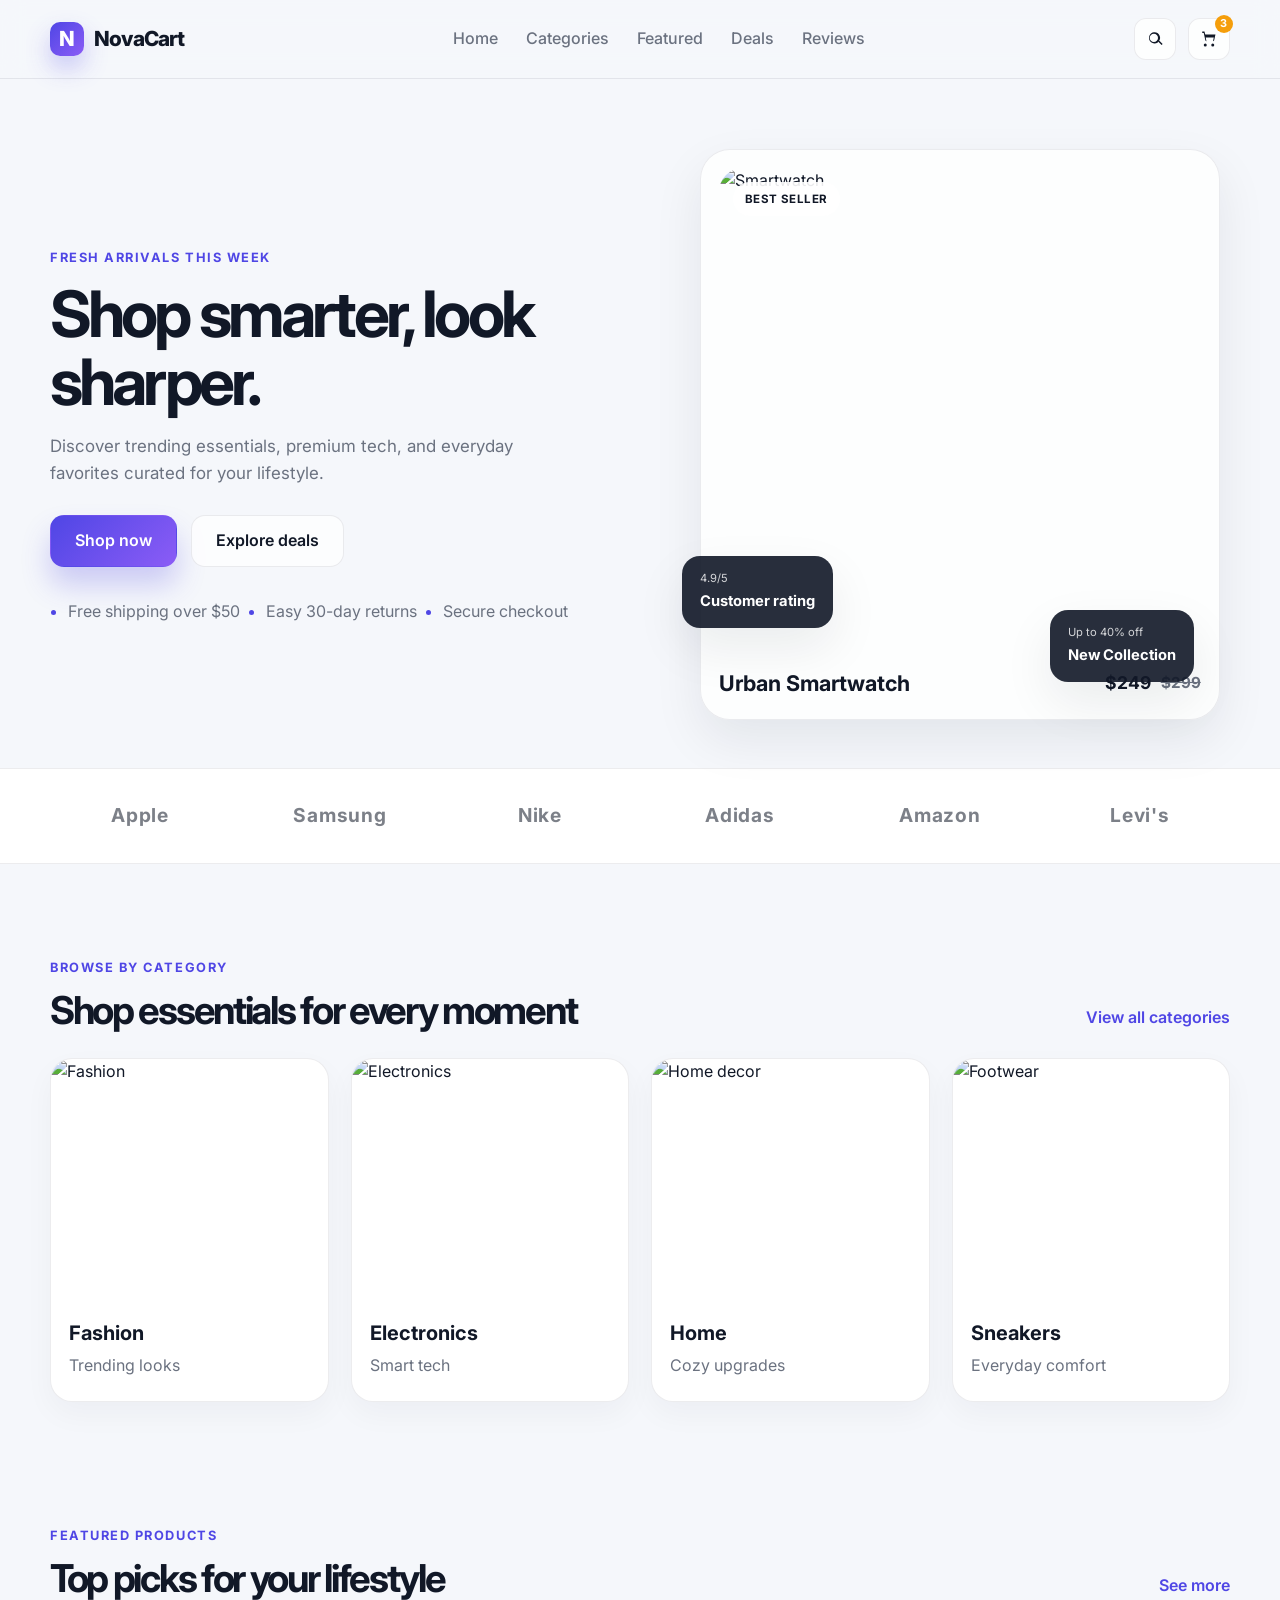
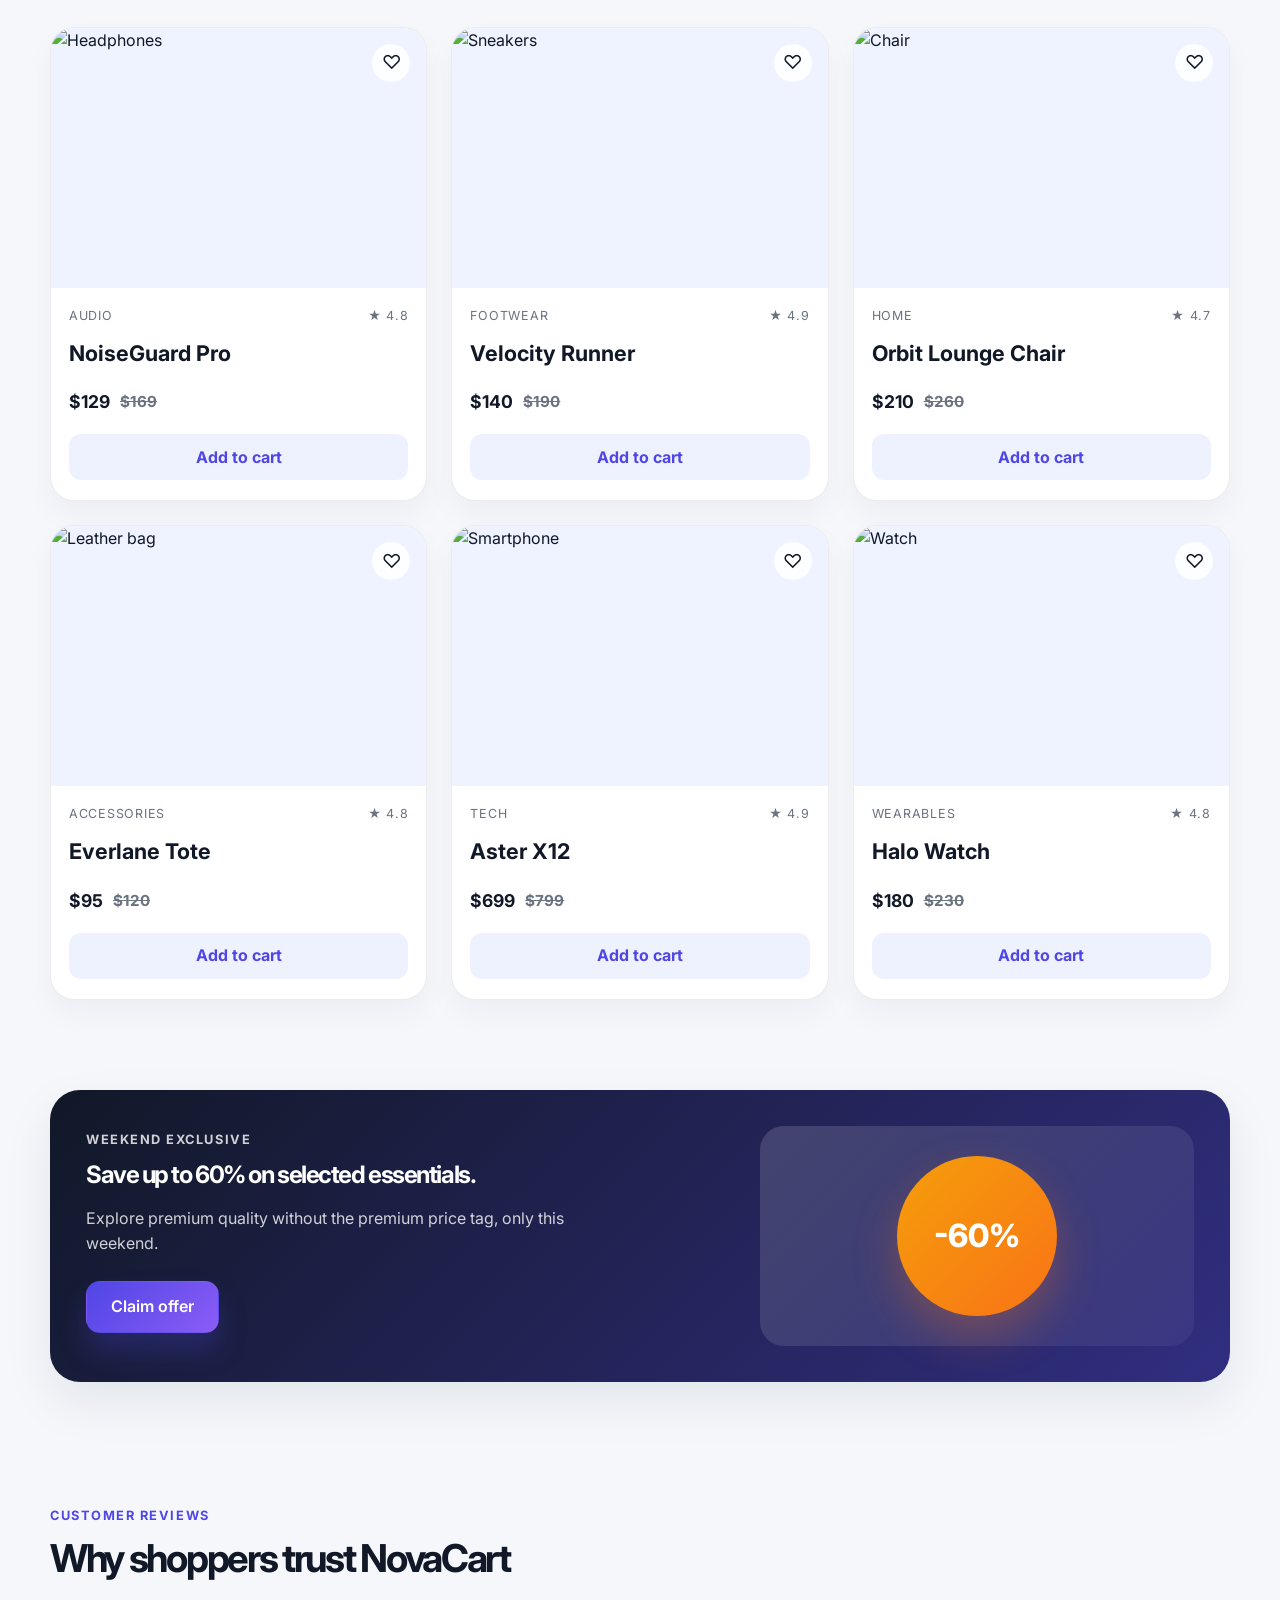
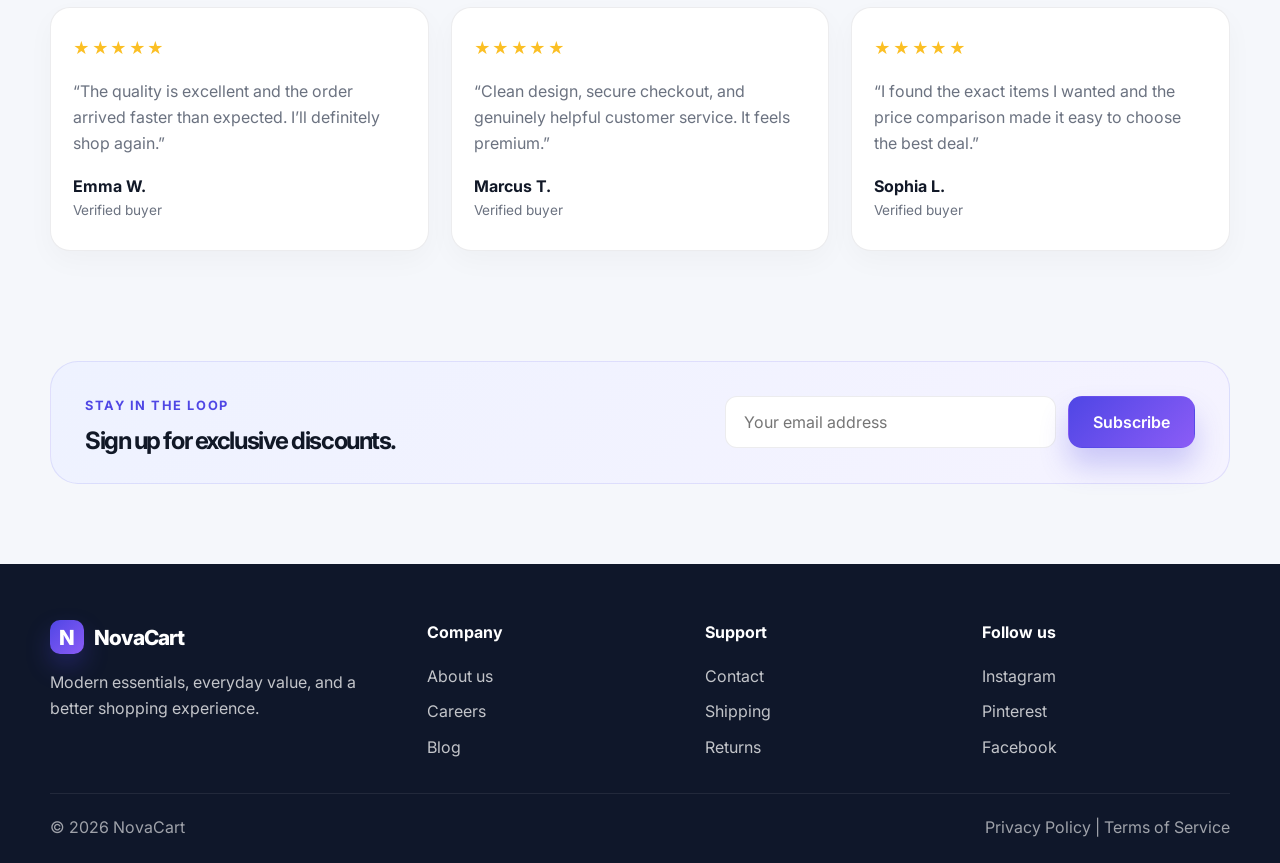
==== commit bcb7174a: "Updated homepage" ====
--- a/index.html
+++ b/index.html
@@ -55,8 +55,7 @@
           <div class="hero-copy">
             <span class="eyebrow">Fresh arrivals this week</span>
             <h1>Shop smarter, look sharper.</h1>
-            <h1>GUNUPUR</h1>
-            <h1>RAYAGADA</h1>
+            
             
             <p>
               Discover trending essentials, premium tech, and everyday favorites curated for your lifestyle.
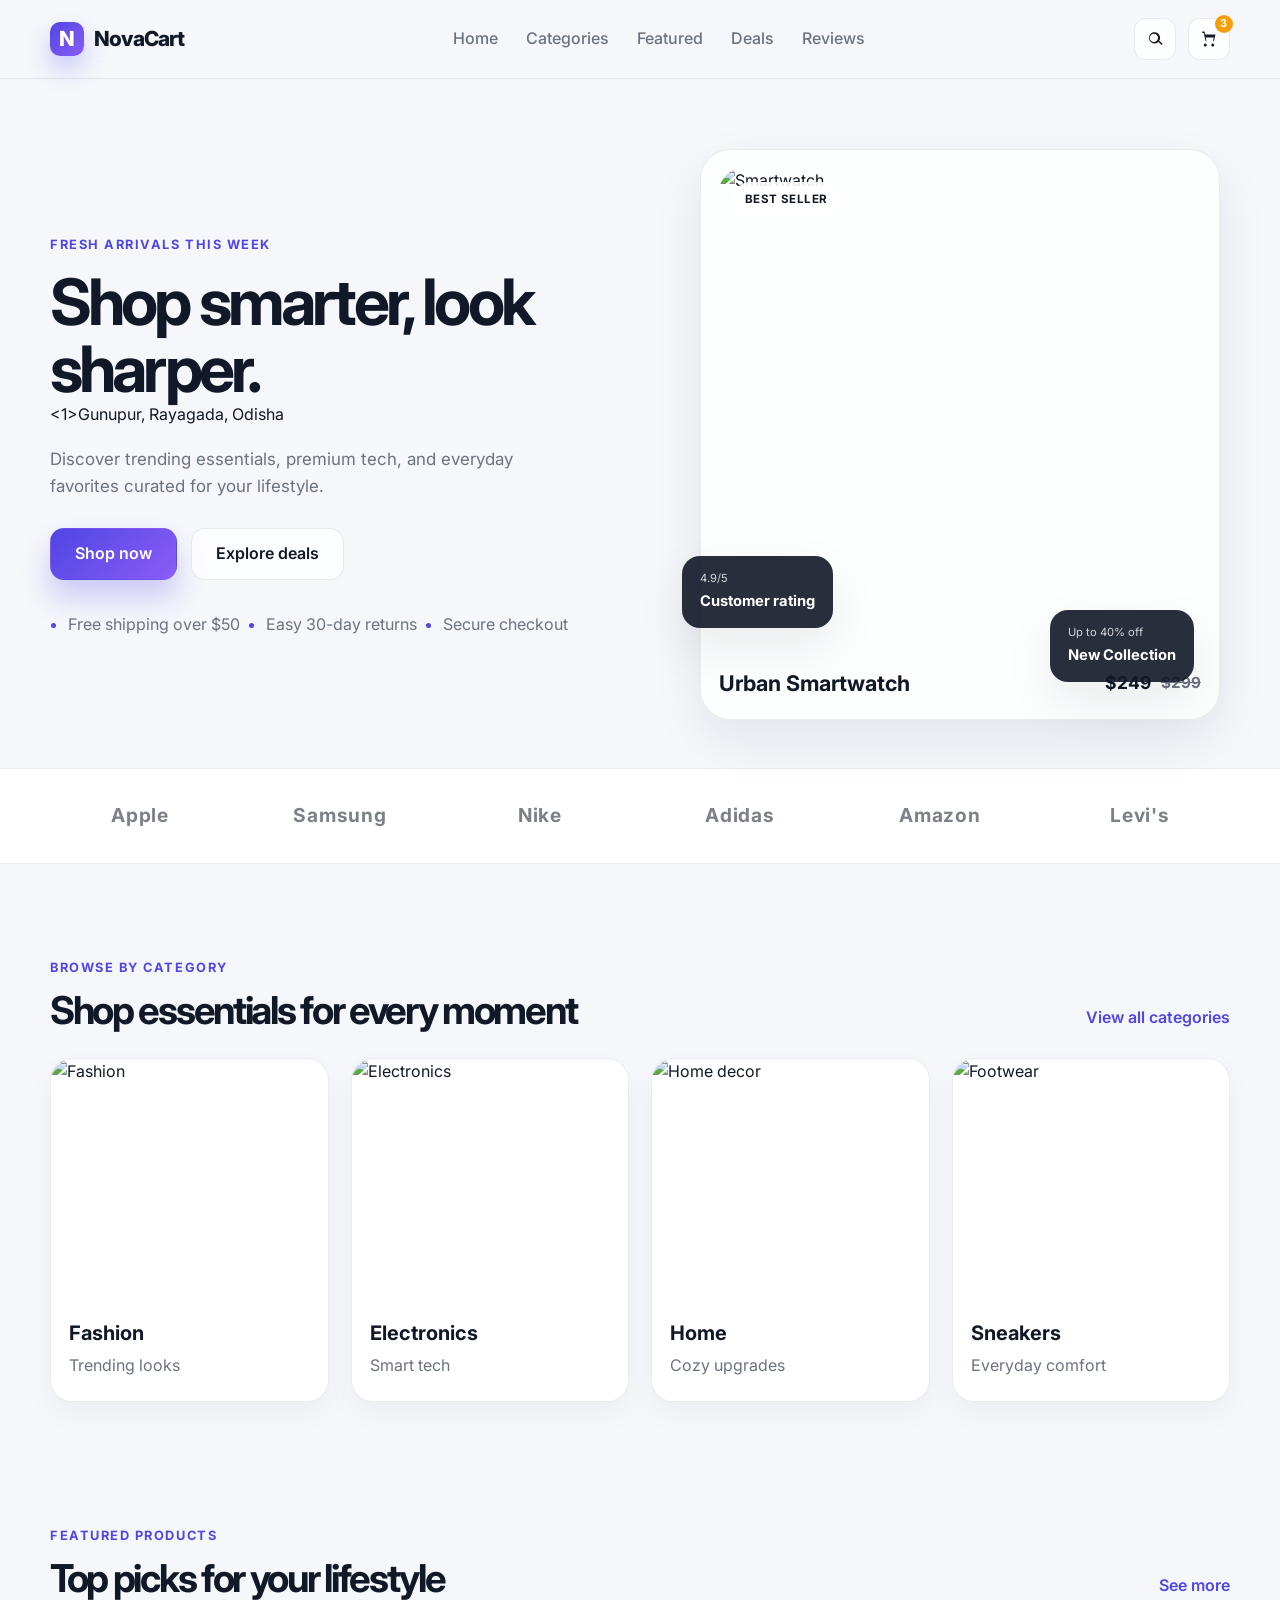
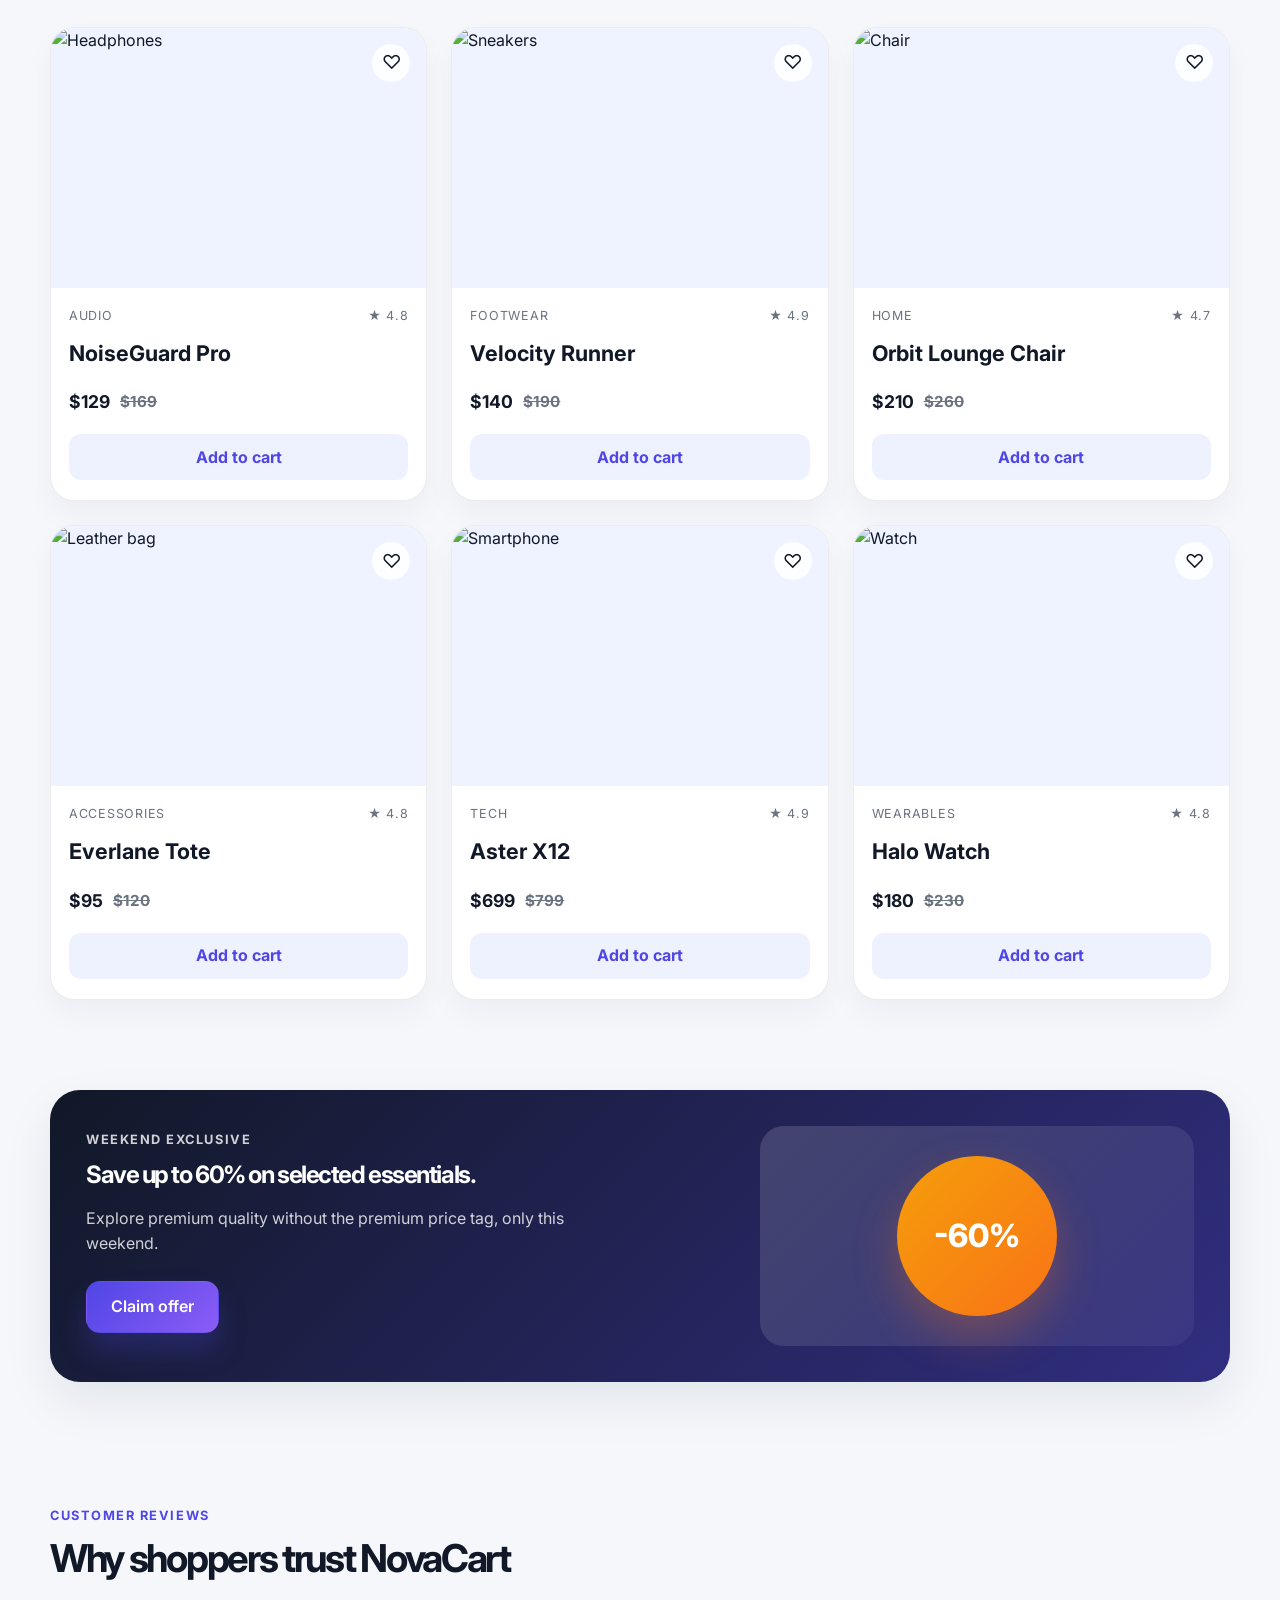
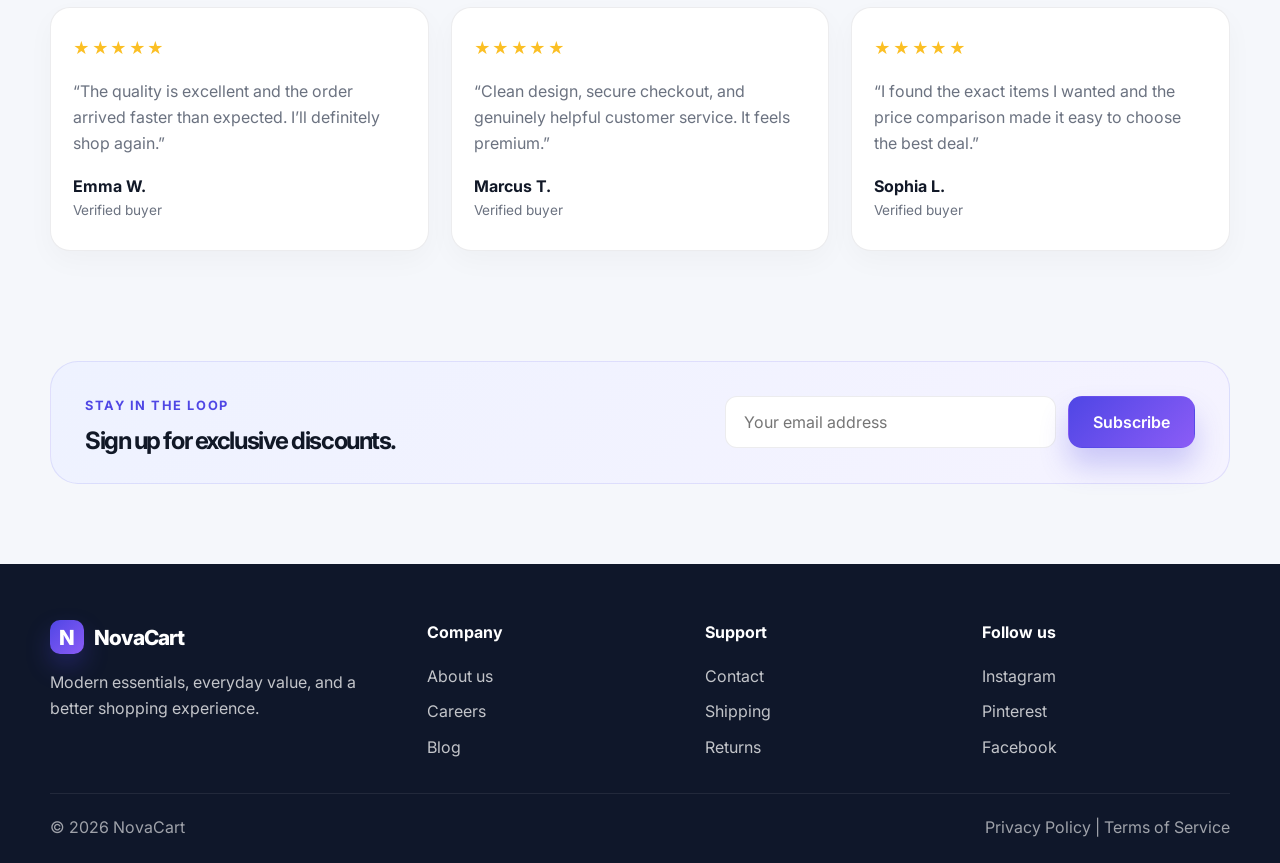
==== commit dc802e94: "Updated homepage" ====
--- a/index.html
+++ b/index.html
@@ -55,8 +55,7 @@
           <div class="hero-copy">
             <span class="eyebrow">Fresh arrivals this week</span>
             <h1>Shop smarter, look sharper.</h1>
-            
-            
+            <1>Gunupur, Rayagada, Odisha</1>
             <p>
               Discover trending essentials, premium tech, and everyday favorites curated for your lifestyle.
             </p>
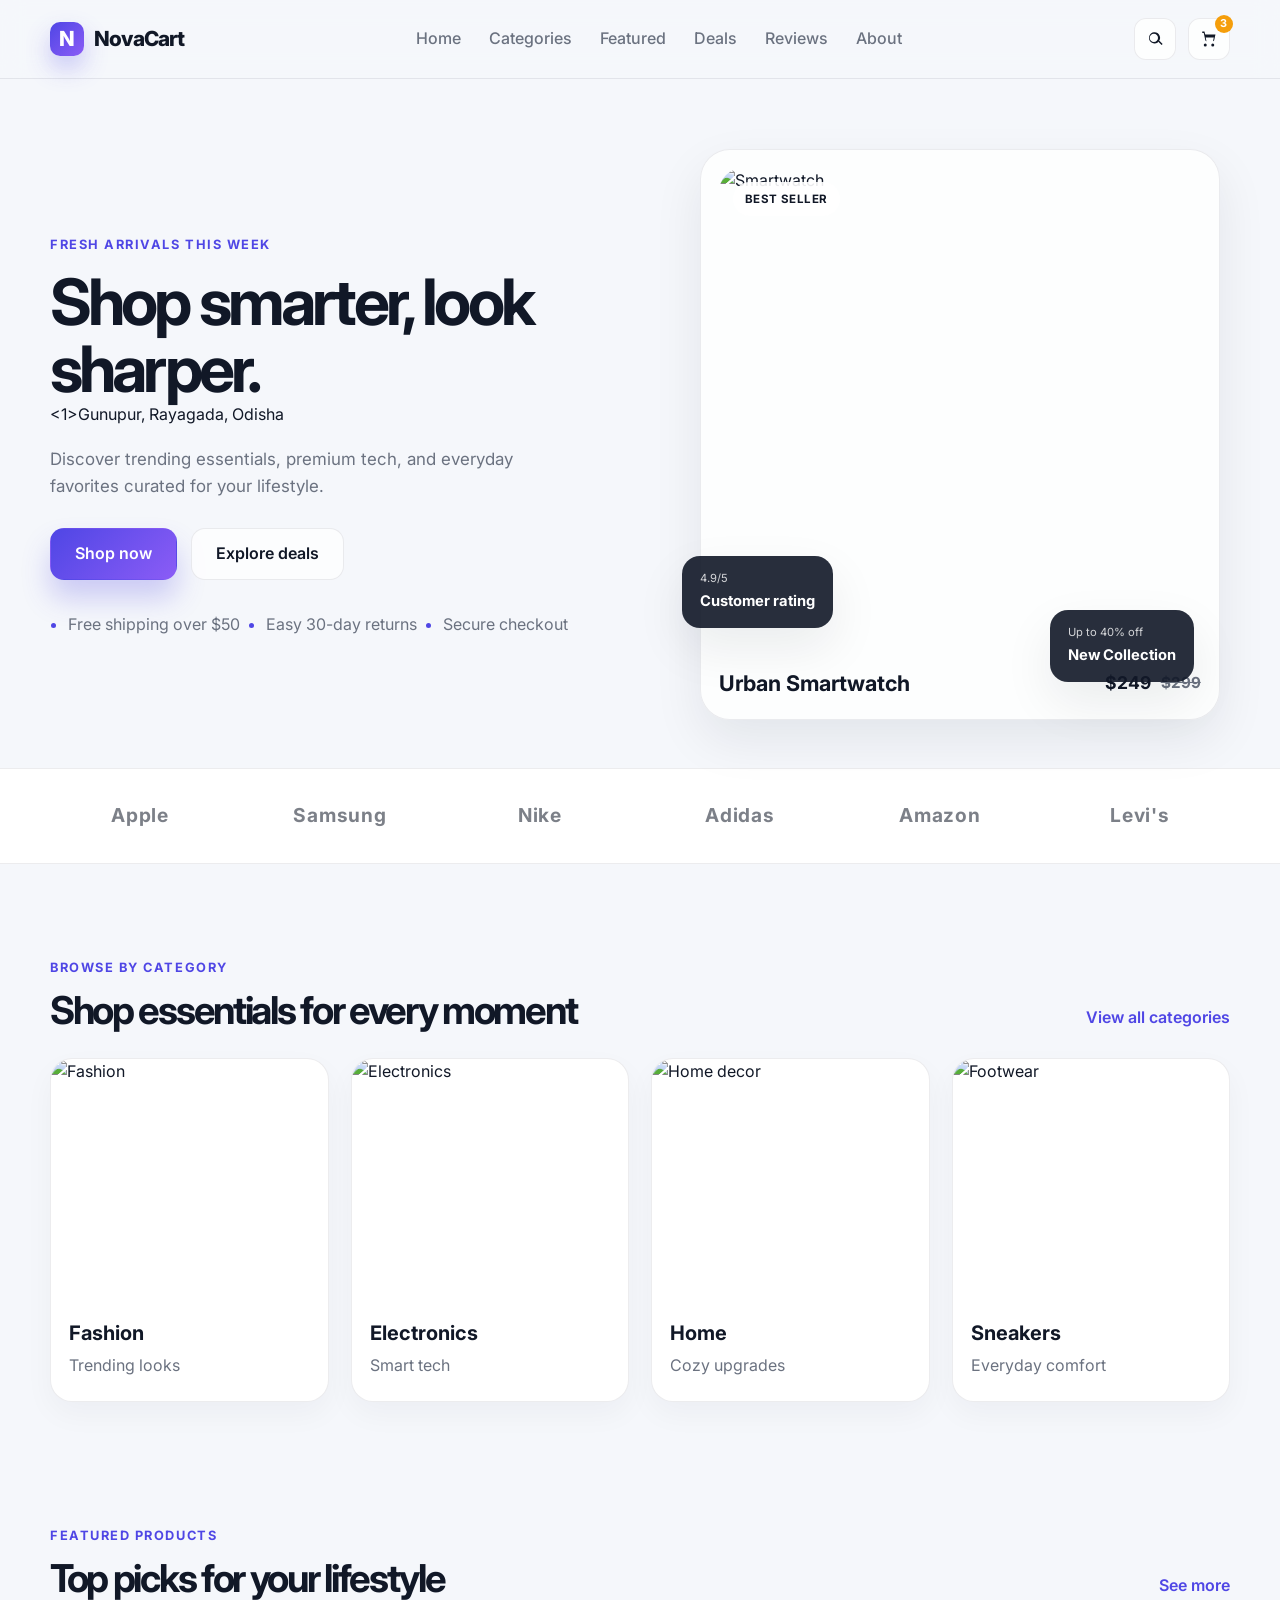
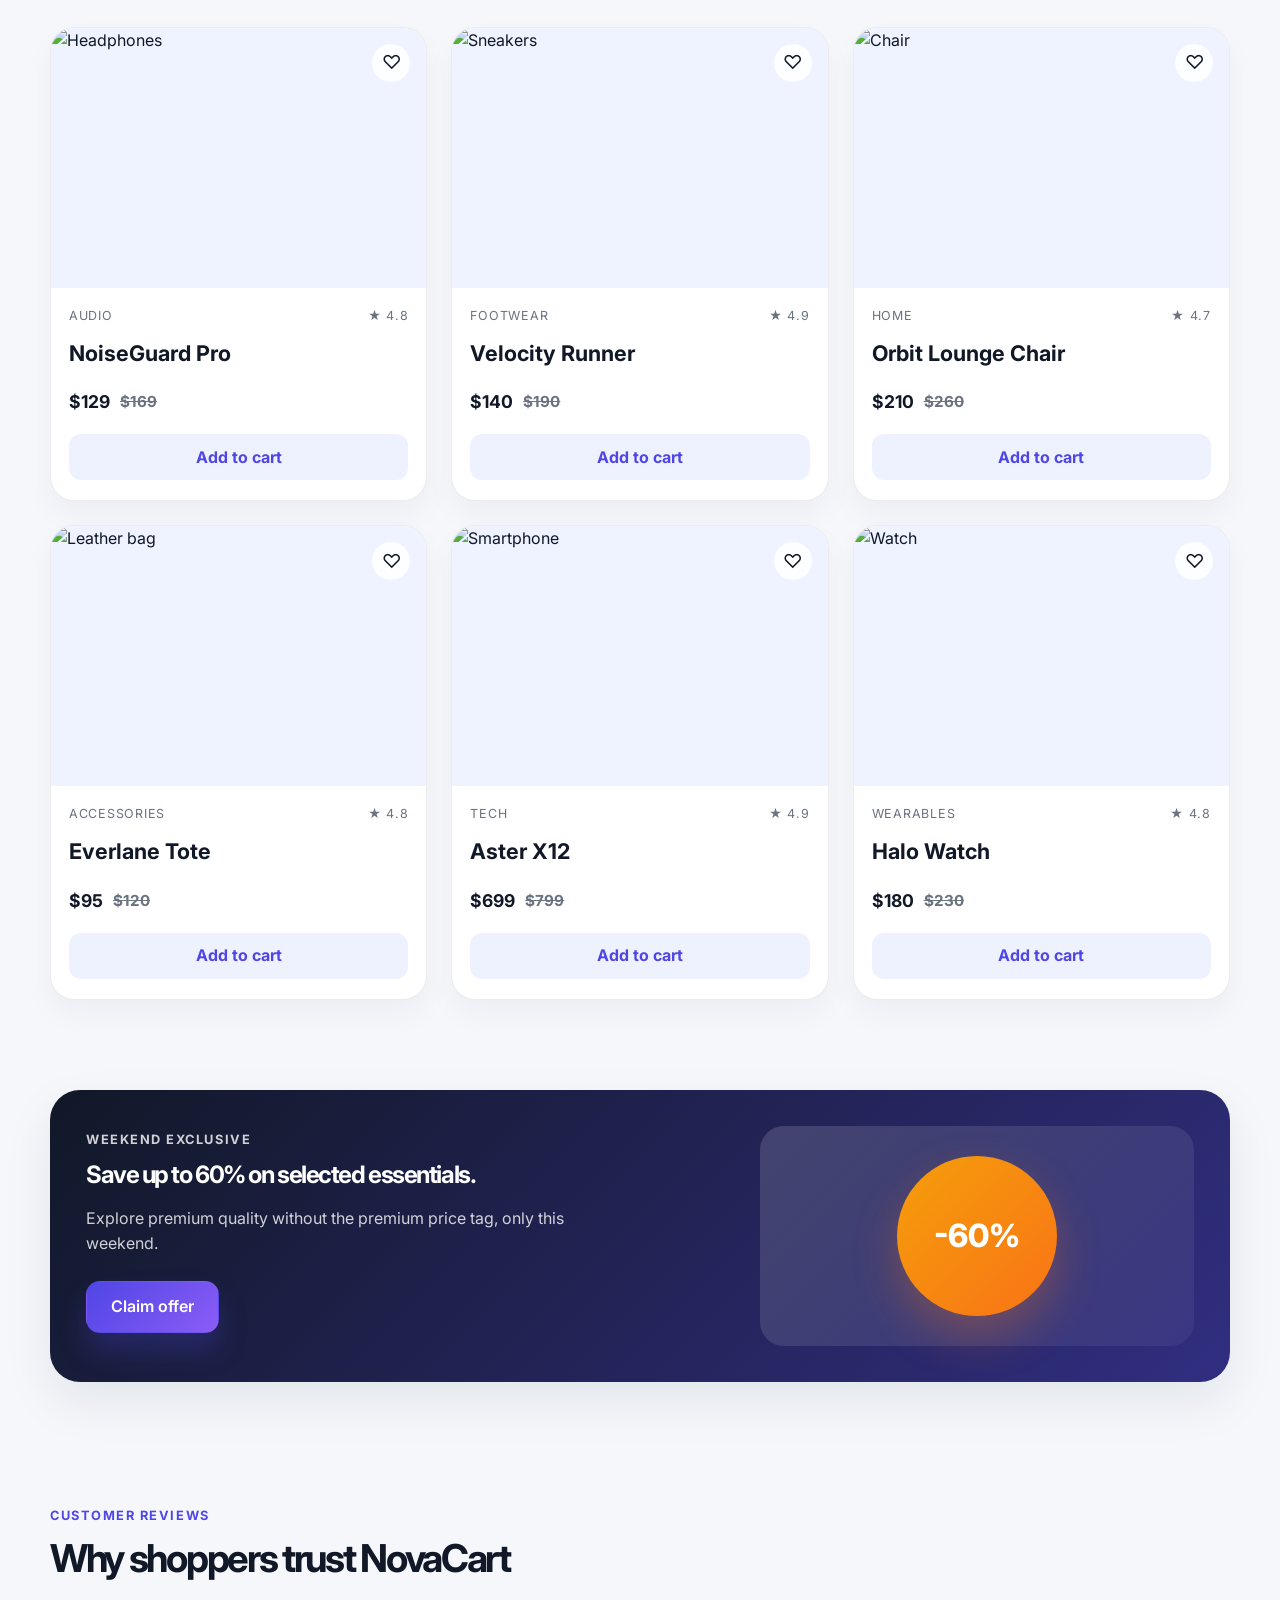
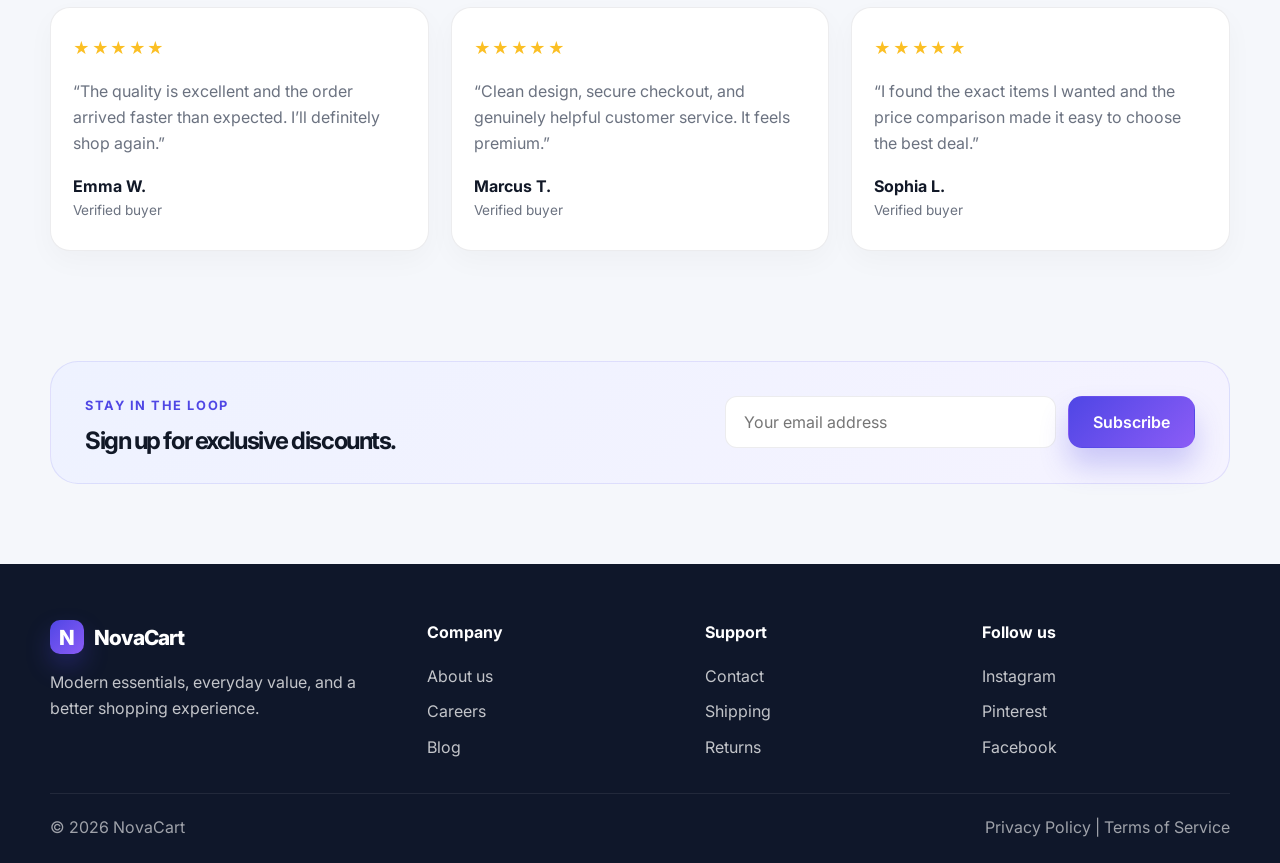
==== commit bbdbea9e: "Updated homepage" ====
--- a/index.html
+++ b/index.html
@@ -30,6 +30,7 @@
           <a href="#featured">Featured</a>
           <a href="#deals">Deals</a>
           <a href="#reviews">Reviews</a>
+          <a href="about">About</a>
         </nav>
 
         <div class="nav-actions">
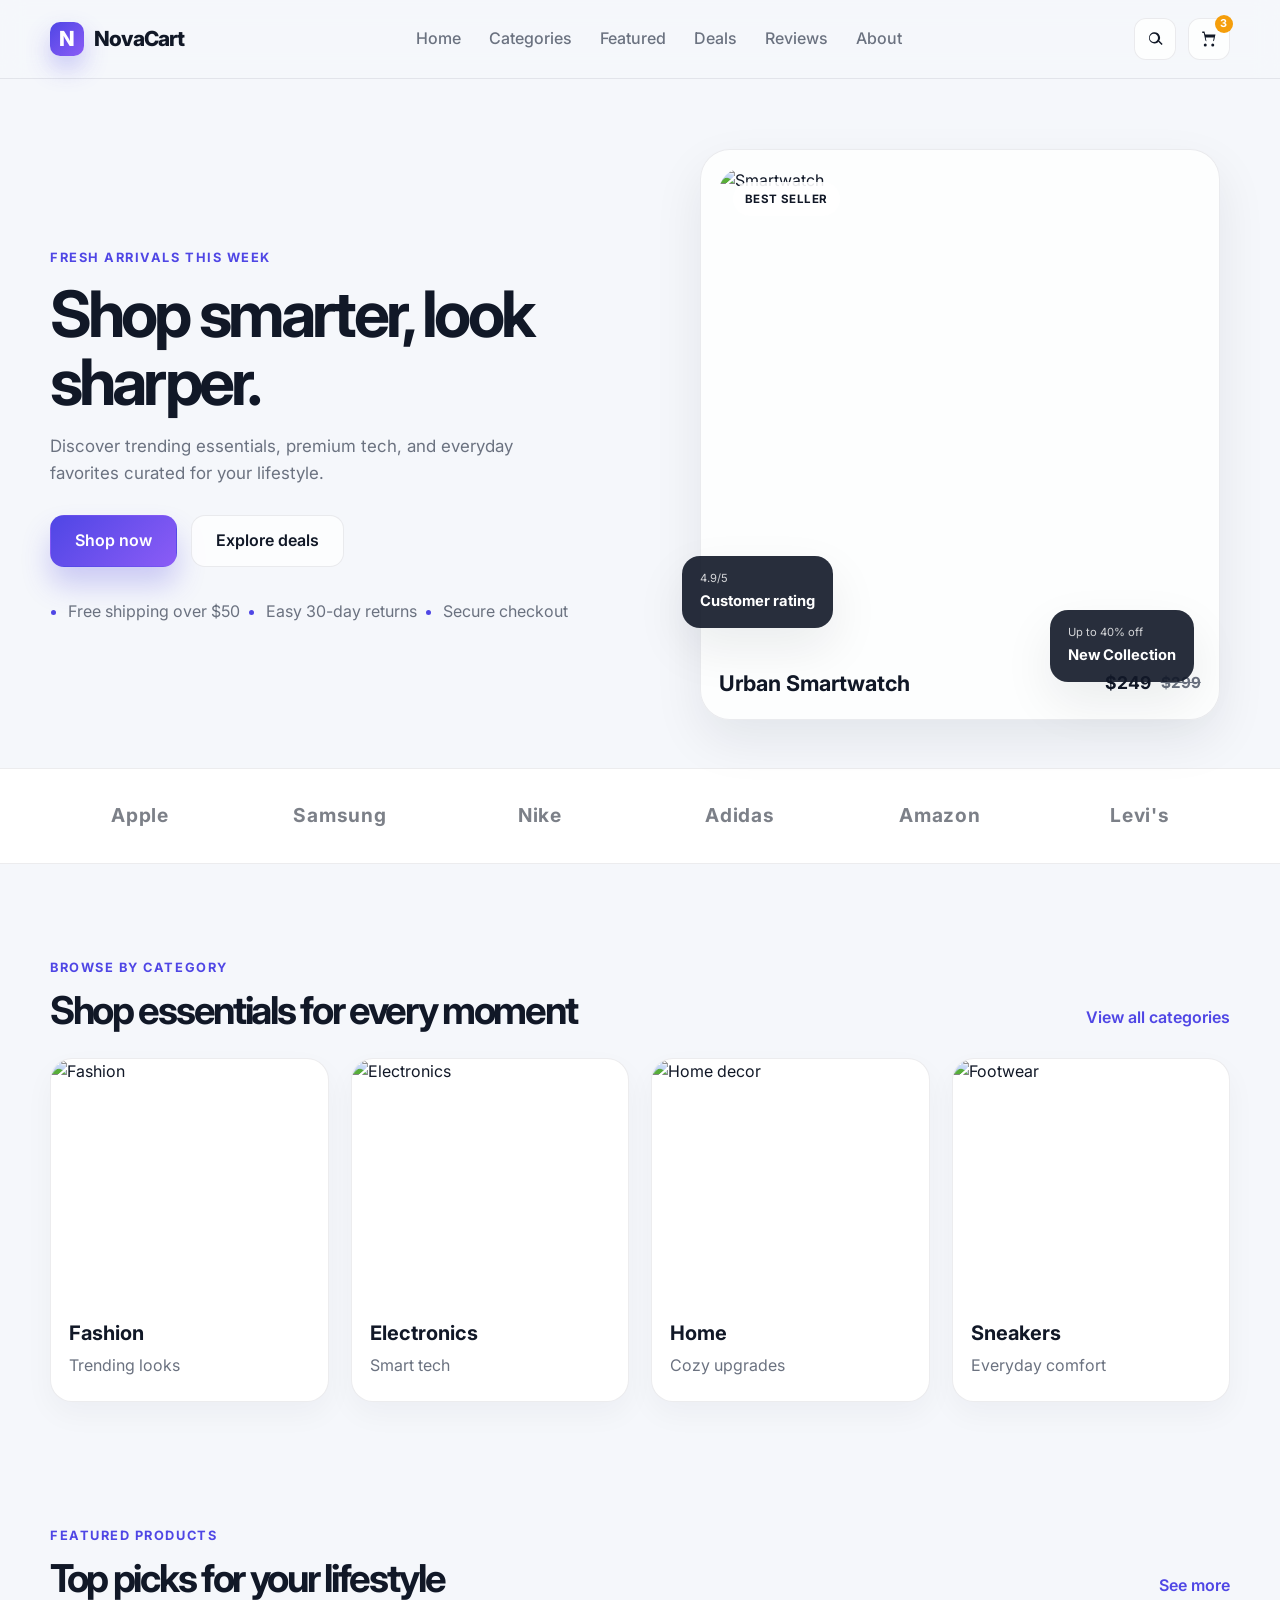
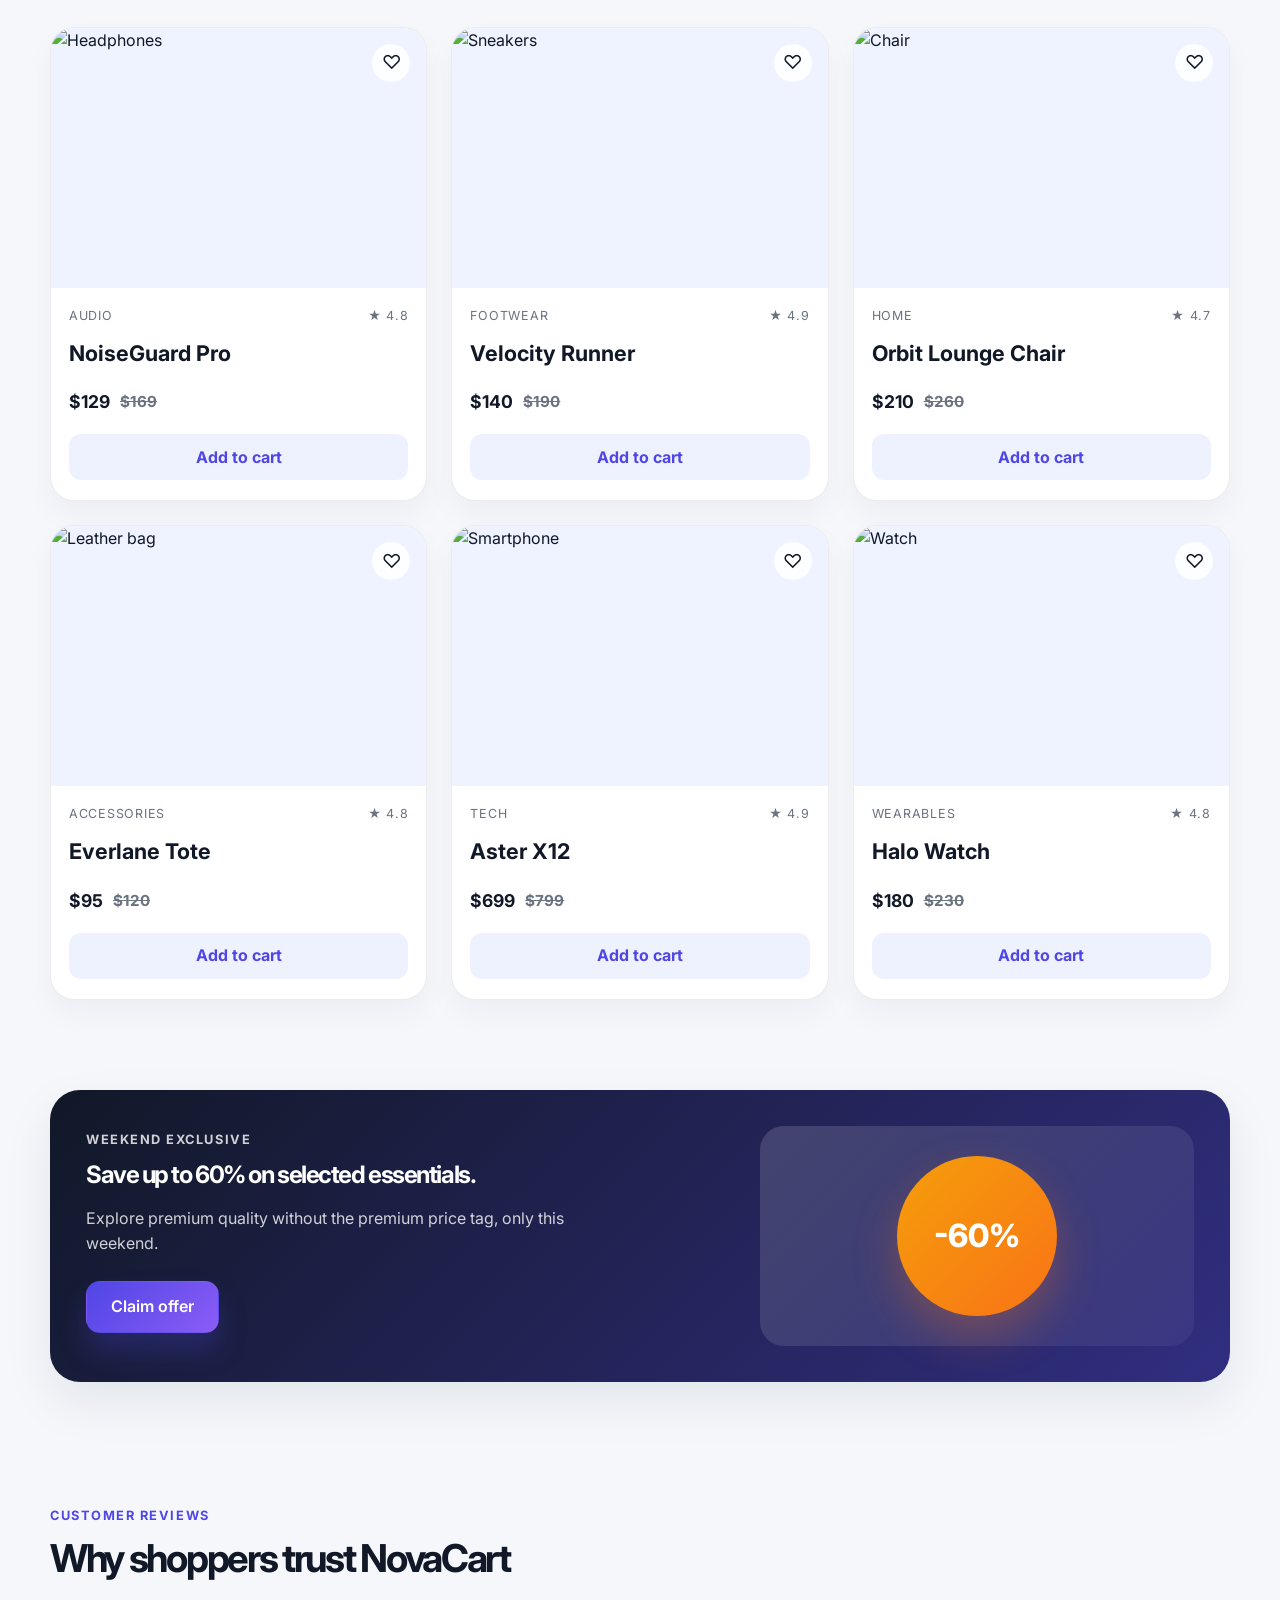
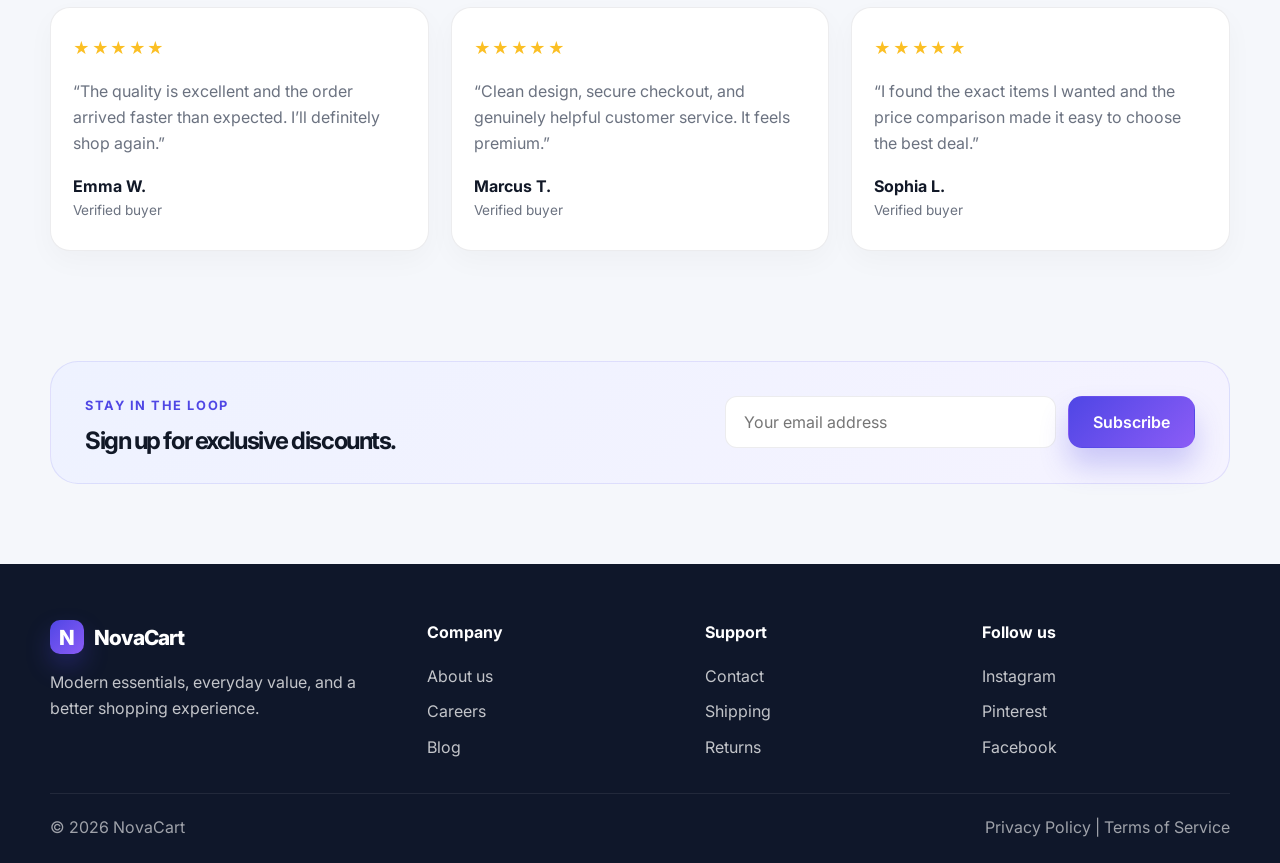
==== commit 8f176e9b: "Update homepage" ====
--- a/index.html
+++ b/index.html
@@ -56,7 +56,7 @@
           <div class="hero-copy">
             <span class="eyebrow">Fresh arrivals this week</span>
             <h1>Shop smarter, look sharper.</h1>
-            <1>Gunupur, Rayagada, Odisha</1>
+            
             <p>
               Discover trending essentials, premium tech, and everyday favorites curated for your lifestyle.
             </p>
